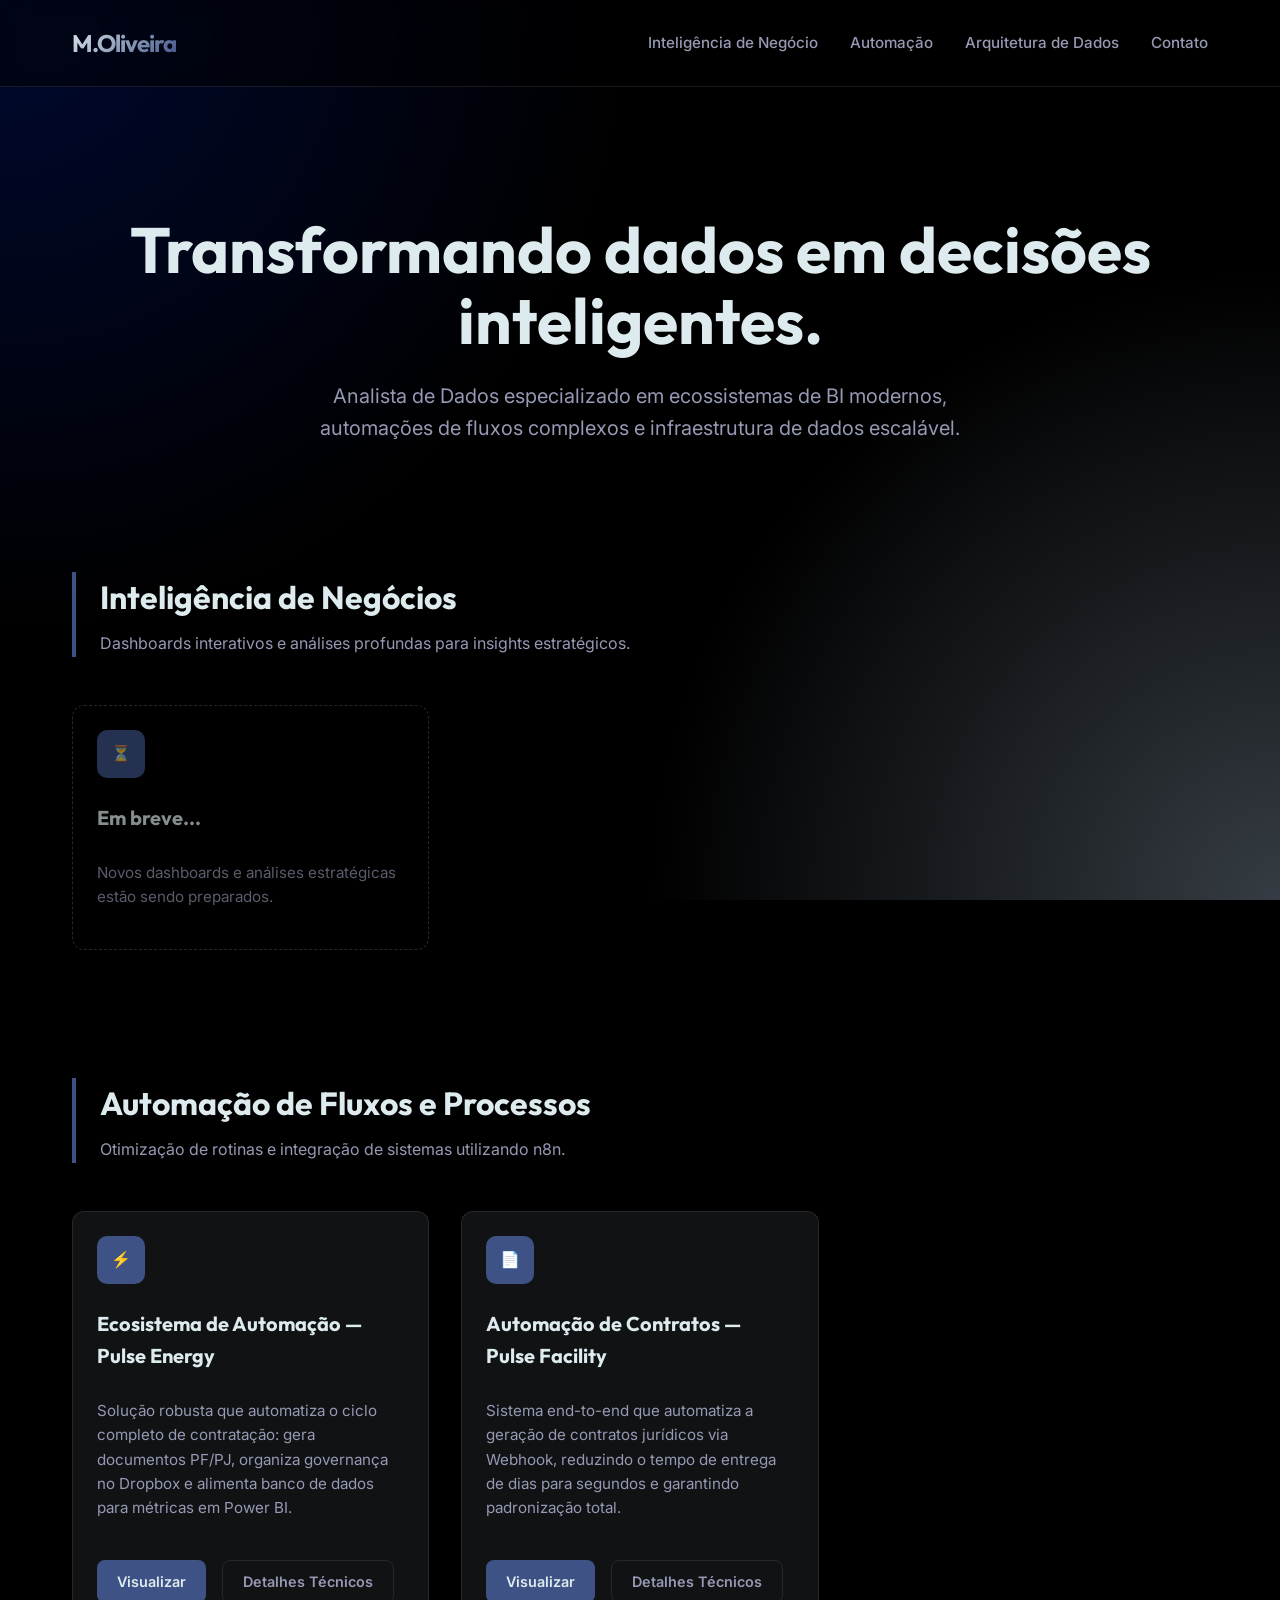
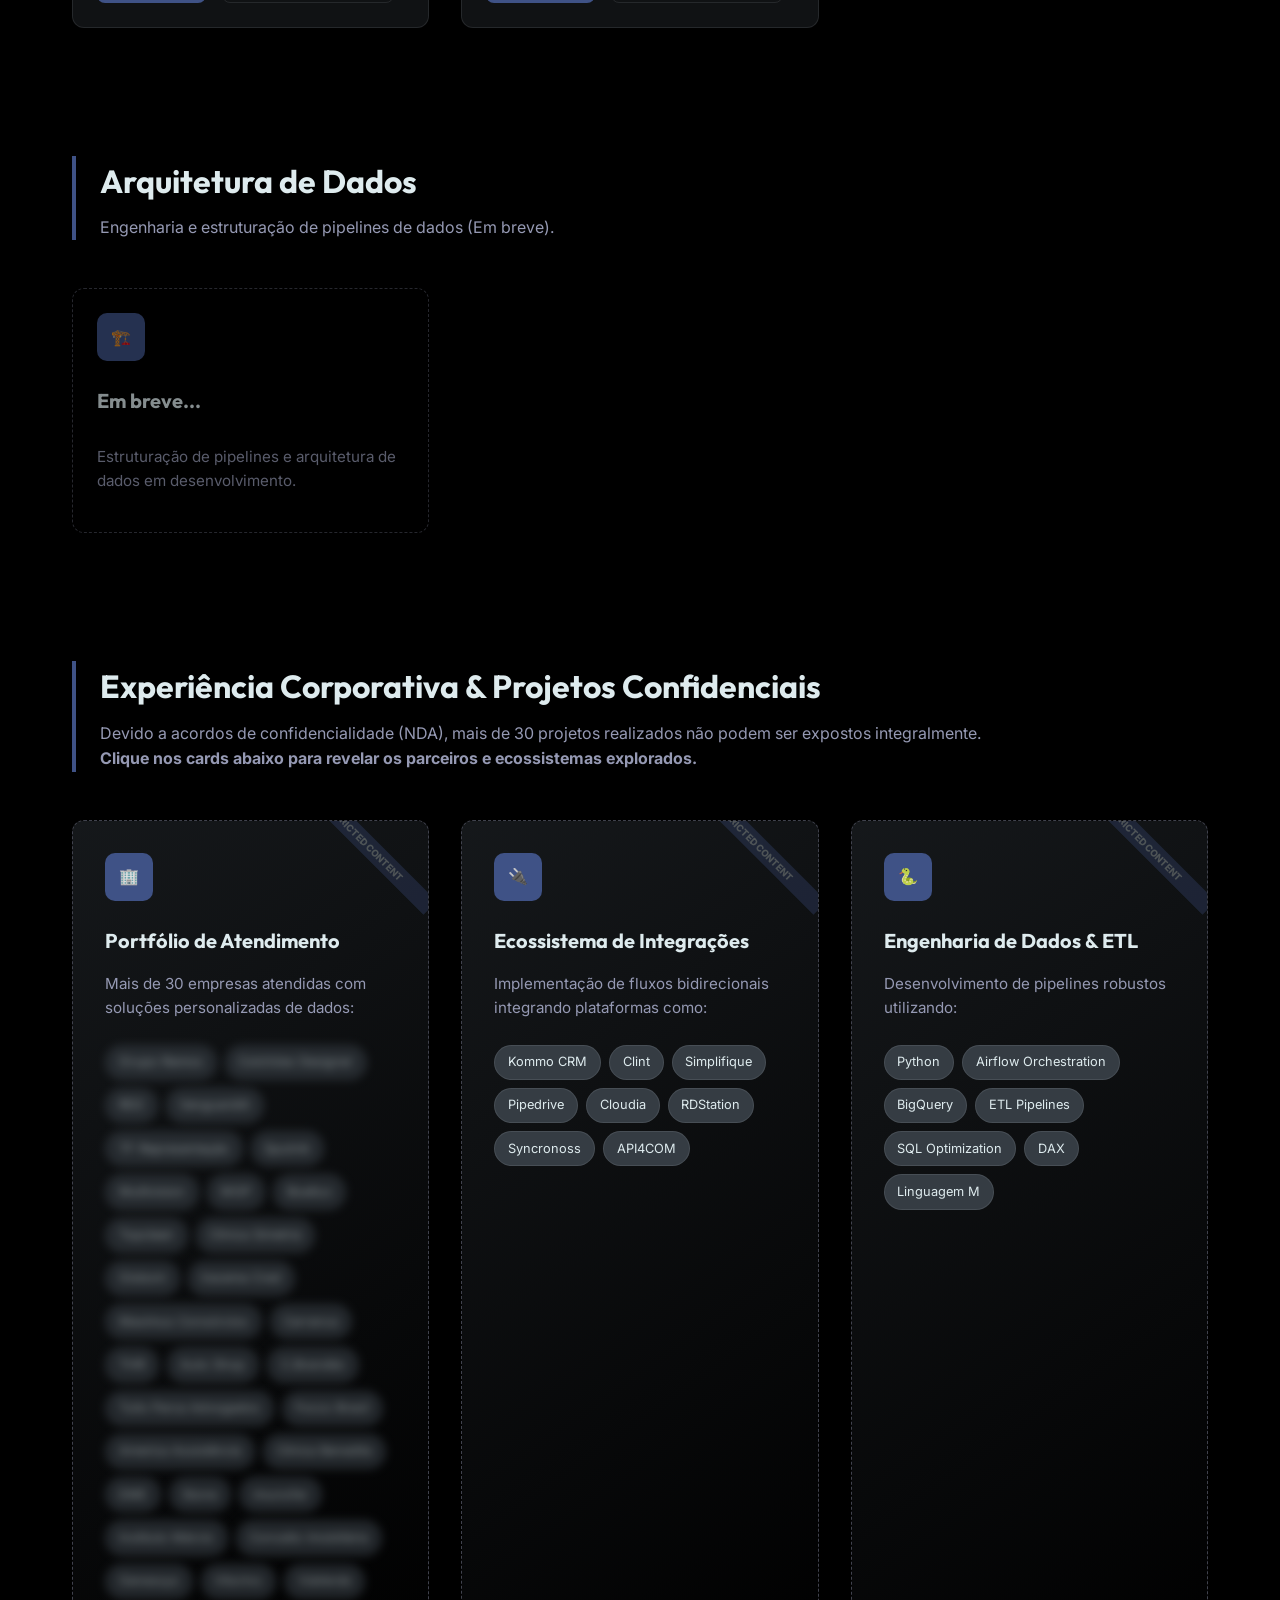
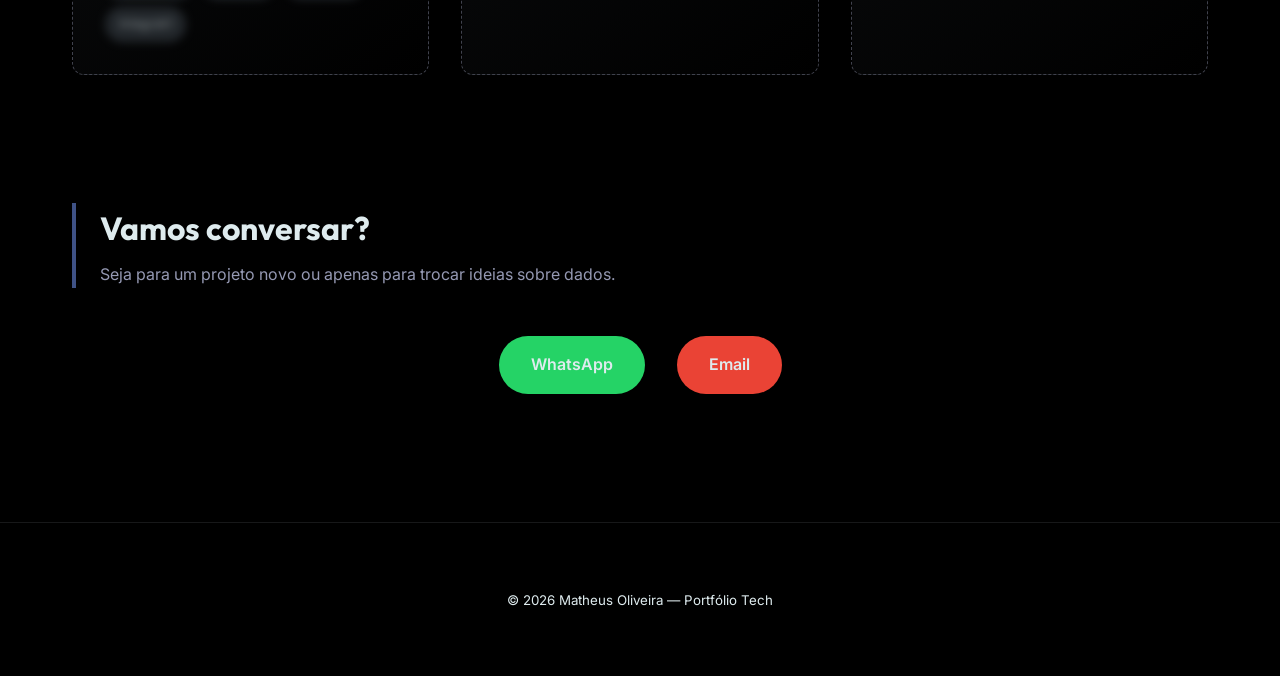
==== index.html @ 0a8b9148 "feat: redesenho premium do portfólio, novas seções de automação e dados confidenciais" ====
<!doctype html>
<html lang="pt-BR">

<head>
  <meta charset="utf-8" />
  <meta name="viewport" content="width=device-width,initial-scale=1" />
  <title>Matheus Oliveira — Data Specialist</title>
  <meta name="description" content="Especialista em BI, Automações com n8n e Engenharia de Dados." />
  <link rel="stylesheet" href="styles.css" />
</head>

<body>
  <header class="site-header">
    <div class="container header-inner">
      <h1 class="logo">M.Oliveira</h1>
      <nav class="main-nav">
        <a href="#bi">Inteligência de Negócio</a>
        <a href="#n8n">Automação</a>
        <a href="#data">Arquitetura de Dados</a>
        <a href="#contato">Contato</a>
      </nav>
    </div>
  </header>

  <main>
    <section class="hero">
      <div class="container">
        <h2>Transformando dados em decisões inteligentes.</h2>
        <p>Analista de Dados especializado em ecossistemas de BI modernos, automações de fluxos complexos e
          infraestrutura de dados escalável.</p>
      </div>
    </section>

    <!-- Business Intelligence Section -->
    <section id="bi" class="projects-section">
      <div class="container">
        <div class="section-header">
          <h3>Inteligência de Negócios</h3>
          <p>Dashboards interativos e análises profundas para insights estratégicos.</p>
        </div>
        <div id="bi-list" class="projects-grid">
          <div class="card placeholder-card">
            <div class="card-icon">⏳</div>
            <h4 class="card-title">Em breve...</h4>
            <p class="card-desc">Novos dashboards e análises estratégicas estão sendo preparados.</p>
          </div>
        </div>
      </div>
    </section>

    <!-- Automation Section -->
    <section id="n8n" class="projects-section">
      <div class="container">
        <div class="section-header">
          <h3>Automação de Fluxos e Processos</h3>
          <p>Otimização de rotinas e integração de sistemas utilizando n8n.</p>
        </div>
        <div id="n8n-list" class="projects-grid"></div>
      </div>
    </section>

    <!-- Data Architecture Section -->
    <section id="data" class="projects-section">
      <div class="container">
        <div class="section-header">
          <h3>Arquitetura de Dados</h3>
          <p>Engenharia e estruturação de pipelines de dados (Em breve).</p>
        </div>
        <div id="data-list" class="projects-grid">
          <div class="card placeholder-card">
            <div class="card-icon">🏗️</div>
            <h4 class="card-title">Em breve...</h4>
            <p class="card-desc">Estruturação de pipelines e arquitetura de dados em desenvolvimento.</p>
          </div>
        </div>
      </div>
    </section>

    <!-- Confidential Projects Section -->
    <section id="confidential" class="projects-section">
      <div class="container">
        <div class="section-header">
          <h3>Experiência Corporativa & Projetos Confidenciais</h3>
          <p>Devido a acordos de confidencialidade (NDA), mais de 30 projetos realizados não podem ser expostos
            integralmente. <br><strong>Clique nos cards abaixo para revelar os parceiros e ecossistemas
              explorados.</strong></p>
        </div>

        <div class="confidential-grid">
          <div class="confidential-card">
            <div class="card-icon">🏢</div>
            <h4 class="card-title">Portfólio de Atendimento</h4>
            <p class="card-desc">Mais de 30 empresas atendidas com soluções personalizadas de dados:</p>
            <div class="tag-cloud reveal-interaction">
              <span class="blurred">Grupo Ramos</span><span class="blurred">Colchões Designer</span><span
                class="blurred">RD2</span><span class="blurred">VanguardiA</span><span class="blurred">TF
                Representação</span><span class="blurred">Sputnik</span><span class="blurred">Multivision</span><span
                class="blurred">WGP</span><span class="blurred">Boatlux</span><span class="blurred">Topclean</span><span
                class="blurred">Clínica Simetria</span><span class="blurred">Gisbom</span><span class="blurred">Iracema
                Cred</span><span class="blurred">Maximus Consórcios</span><span class="blurred">Carranca</span><span
                class="blurred">THR</span><span class="blurred">Auto Shop</span><span
                class="blurred">C.Brandão</span><span class="blurred">Tulio Parca Advogados</span><span
                class="blurred">Focco Brasil</span><span class="blurred">America Assistência</span><span
                class="blurred">Clínica Benedita</span><span class="blurred">EME</span><span
                class="blurred">Stone</span><span class="blurred">imunofer</span><span class="blurred">Instituto
                Márcio</span><span class="blurred">Conceito Imobiliária</span><span class="blurred">Genessys</span><span
                class="blurred">Vitorino</span><span class="blurred">ViaVerde</span><span
                class="blurred">IntegraVI</span>
            </div>
          </div>

          <div class="confidential-card">
            <div class="card-icon">🔌</div>
            <h4 class="card-title">Ecossistema de Integrações</h4>
            <p class="card-desc">Implementação de fluxos bidirecionais integrando plataformas como:</p>
            <div class="tag-cloud">
              <span>Kommo
                CRM</span><span>Clint</span><span>Simplifique</span><span>Pipedrive</span><span>Cloudia</span><span>RDStation</span><span>Syncronoss</span><span>API4COM</span>
            </div>
          </div>

          <div class="confidential-card">
            <div class="card-icon">🐍</div>
            <h4 class="card-title">Engenharia de Dados & ETL</h4>
            <p class="card-desc">Desenvolvimento de pipelines robustos utilizando:</p>
            <div class="tag-cloud">
              <span>Python</span><span>Airflow Orchestration</span><span>BigQuery</span><span>ETL
                Pipelines</span><span>SQL Optimization</span><span>DAX</span><span>Linguagem M</span>
            </div>
          </div>
        </div>
      </div>
    </section>

    <section id="contato" class="projects-section">
      <div class="container">
        <div class="section-header">
          <h3>Vamos conversar?</h3>
          <p>Seja para um projeto novo ou apenas para trocar ideias sobre dados.</p>
        </div>
        <div class="contact-options">
          <a href="https://wa.me/558592902582" target="_blank" class="contact-button whatsapp">
            WhatsApp
          </a>
          <a href="mailto:matheus.oliveira6842@gmail.com" target="_blank" class="contact-button email">
            Email
          </a>
        </div>
      </div>
    </section>
  </main>

  <footer class="site-footer">
    <div class="container">
      <small>© <span id="year"></span> Matheus Oliveira — Portfólio Tech</small>
    </div>
  </footer>

  <!-- Modal Global para Visualização -->
  <div id="preview-modal" class="modal hidden" role="dialog" aria-hidden="true">
    <div class="modal-backdrop" data-close="true"></div>
    <div class="modal-content">
      <button class="modal-close" aria-label="Fechar" data-close="true">&times;</button>
      <h4 id="modal-title"></h4>
      <div id="modal-body" class="modal-body"></div>
      <div class="modal-actions">
        <button id="copy-embed" class="btn btn-primary">Copiar Código</button>
        <a id="open-new" class="btn btn-secondary" target="_blank" rel="noopener">Ver Fullscreen</a>
      </div>
    </div>
  </div>

  <script src="script.js" defer></script>
</body>

</html>
---- styles.css ----
@import url('https://fonts.googleapis.com/css2?family=Inter:wght@300;400;500;600;700&family=Outfit:wght@300;400;600;800&display=swap');

:root {
  /* Primary Colors from Palette */
  --mist: #DEEBEE;
  --black: #000000;
  --abyss: #3F5286;
  --abyss-deep: #000930;

  /* Secondary Colors */
  --carbon: #353C43;
  --slate: #40424D;
  --slate-light: #9599B3;

  /* UI Tokens */
  --bg: var(--black);
  --card-bg: rgba(53, 60, 67, 0.3);
  /* Carbon with transparency */
  --card-border: rgba(222, 235, 238, 0.1);
  /* Mist with transparency */
  --text: var(--mist);
  --text-muted: var(--slate-light);
  --accent: var(--abyss);
  --glass: rgba(255, 255, 255, 0.03);
  --radius: 12px;
  --transition: all 0.3s cubic-bezier(0.4, 0, 0.2, 1);
}

* {
  box-sizing: border-box;
}

html,
body {
  height: 100%;
  scroll-behavior: smooth;
}

body {
  margin: 0;
  font-family: 'Inter', sans-serif;
  background-color: var(--bg);
  background-image:
    radial-gradient(circle at 0% 0%, var(--abyss-deep) 0%, transparent 40%),
    radial-gradient(circle at 100% 100%, var(--carbon) 0%, transparent 40%);
  background-attachment: fixed;
  color: var(--text);
  -webkit-font-smoothing: antialiased;
  line-height: 1.6;
}

h1,
h2,
h3,
h4 {
  font-family: 'Outfit', sans-serif;
  margin: 0;
  font-weight: 700;
}

.container {
  max-width: 1200px;
  margin: 0 auto;
  padding: 0 2rem;
}

/* Header */
.site-header {
  padding: 1.5rem 0;
  position: sticky;
  top: 0;
  z-index: 100;
  backdrop-filter: blur(10px);
  background: rgba(0, 0, 0, 0.5);
  border-bottom: 1px solid var(--card-border);
}

.header-inner {
  display: flex;
  align-items: center;
  justify-content: space-between;
}

.logo {
  font-size: 1.5rem;
  background: linear-gradient(135deg, var(--mist), var(--abyss));
  -webkit-background-clip: text;
  background-clip: text;
  -webkit-text-fill-color: transparent;
  letter-spacing: -1px;
}

.main-nav {
  display: flex;
  gap: 2rem;
}

.main-nav a {
  color: var(--text-muted);
  text-decoration: none;
  font-size: 0.95rem;
  font-weight: 500;
  transition: var(--transition);
}

.main-nav a:hover {
  color: var(--mist);
}

/* Hero */
.hero {
  padding: 8rem 0 4rem;
  text-align: center;
}

.hero h2 {
  font-size: clamp(2.5rem, 8vw, 4rem);
  line-height: 1.1;
  margin-bottom: 1.5rem;
  color: var(--mist);
}

.hero p {
  color: var(--text-muted);
  font-size: 1.25rem;
  max-width: 700px;
  margin: 0 auto;
}

/* Sections */
.projects-section {
  padding: 4rem 0;
}

.section-header {
  margin-bottom: 3rem;
  border-left: 4px solid var(--accent);
  padding-left: 1.5rem;
}

.section-header h3 {
  font-size: 2rem;
  color: var(--mist);
}

.section-header p {
  color: var(--text-muted);
  margin-top: 0.5rem;
}

.projects-grid {
  display: grid;
  grid-template-columns: repeat(auto-fill, minmax(320px, 1fr));
  gap: 2rem;
}

/* Cards */
.card {
  background: var(--card-bg);
  border: 1px solid var(--card-border);
  border-radius: var(--radius);
  padding: 1.5rem;
  transition: var(--transition);
  height: 100%;
  display: flex;
  flex-direction: column;
  backdrop-filter: blur(5px);
}

.card.placeholder-card {
  opacity: 0.6;
  border: 1px dashed var(--slate);
  background: transparent;
}

.card:hover {
  transform: translateY(-8px);
  border-color: var(--abyss);
  box-shadow: 0 12px 24px rgba(0, 0, 0, 0.4), 0 0 12px rgba(63, 82, 134, 0.2);
}

.card-icon {
  width: 48px;
  height: 48px;
  background: var(--abyss);
  border-radius: 10px;
  display: flex;
  align-items: center;
  justify-content: center;
  margin-bottom: 1.5rem;
  color: var(--mist);
}

.card-title {
  font-size: 1.25rem;
  margin-bottom: 0.75rem;
  color: var(--mist);
}

.card-desc {
  color: var(--text-muted);
  font-size: 0.95rem;
  flex-grow: 1;
}

.card-actions {
  display: flex;
  gap: 1rem;
  margin-top: 1.5rem;
}

.btn {
  padding: 0.75rem 1.25rem;
  border-radius: 8px;
  font-weight: 600;
  cursor: pointer;
  transition: var(--transition);
  font-family: inherit;
  font-size: 0.9rem;
}

.btn-primary {
  background: var(--abyss);
  color: var(--mist);
  border: none;
}

.btn-primary:hover {
  background: #4f64a0;
}

.btn-secondary {
  background: transparent;
  border: 1px solid var(--card-border);
  color: var(--text-muted);
}

.btn-secondary:hover {
  border-color: var(--mist);
  color: var(--mist);
}

/* Modal */
.modal {
  position: fixed;
  inset: 0;
  z-index: 1000;
  display: flex;
  align-items: center;
  justify-content: center;
  opacity: 1;
  transition: var(--transition);
}

.modal.hidden {
  opacity: 0;
  pointer-events: none;
}

.modal-backdrop {
  position: absolute;
  inset: 0;
  background: rgba(0, 0, 0, 0.85);
  backdrop-filter: blur(8px);
}

.modal-content {
  position: relative;
  background: #0d0e12;
  border: 1px solid var(--card-border);
  border-radius: 16px;
  width: min(1000px, 95vw);
  max-height: 90vh;
  padding: 2.5rem;
  overflow-y: auto;
  z-index: 1001;
}

.modal-close {
  position: absolute;
  top: 1rem;
  right: 1.5rem;
  background: transparent;
  border: none;
  color: var(--text-muted);
  font-size: 2rem;
  cursor: pointer;
  line-height: 1;
}

.modal-body {
  margin-top: 1.5rem;
}

.modal-body iframe {
  width: 100%;
  height: 65vh;
  border-radius: 8px;
  border: 1px solid var(--card-border);
}

.workflow-viewer {
  background: var(--black);
  padding: 2rem;
  border-radius: 8px;
  border: 1px solid var(--card-border);
}

/* Confidential Section Styles */
.confidential-grid {
  display: grid;
  grid-template-columns: repeat(auto-fit, minmax(350px, 1fr));
  gap: 2rem;
}

.confidential-card {
  background: linear-gradient(145deg, rgba(53, 60, 67, 0.4), rgba(0, 0, 0, 0.6));
  border: 1px dashed var(--slate);
  border-radius: var(--radius);
  padding: 2rem;
  position: relative;
  overflow: hidden;
  transition: var(--transition);
  /* Adicionado transition */
}

.confidential-card:hover {
  transform: translateY(-8px);
  border-color: var(--abyss);
  box-shadow: 0 12px 24px rgba(0, 0, 0, 0.4), 0 0 12px rgba(63, 82, 134, 0.2);
}

.confidential-card::before {
  content: "RESTRICTED CONTENT";
  position: absolute;
  top: 10px;
  right: -30px;
  background: var(--abyss);
  color: var(--mist);
  font-size: 0.6rem;
  font-weight: 800;
  padding: 2px 40px;
  transform: rotate(45deg);
  opacity: 0.3;
}

.tag-cloud {
  display: flex;
  flex-wrap: wrap;
  gap: 0.5rem;
  margin-top: 1.5rem;
}

.tag-cloud span {
  background: var(--carbon);
  color: var(--mist);
  padding: 0.4rem 0.8rem;
  border-radius: 50px;
  font-size: 0.8rem;
  border: 1px solid var(--card-border);
  transition: var(--transition);
  position: relative;
}

.tag-cloud span.blurred {
  filter: blur(5px);
  user-select: none;
  opacity: 0.6;
  cursor: pointer;
}

.tag-cloud span.revealed {
  filter: blur(0);
  opacity: 1;
  border-color: var(--abyss);
  background: rgba(63, 82, 134, 0.2);
}

.tag-cloud span:hover {
  background: var(--abyss);
  border-color: var(--mist);
}

/* Footer */
.site-footer {
  padding: 4rem 0;
  text-align: center;
  border-top: 1px solid var(--card-border);
  margin-top: 4rem;
}

.contact-options {
  display: flex;
  gap: 2rem;
  justify-content: center;
  margin-top: 2rem;
}

.contact-button {
  display: flex;
  align-items: center;
  gap: 0.5rem;
  padding: 1rem 2rem;
  border-radius: 50px;
  text-decoration: none;
  color: var(--mist);
  font-weight: 600;
  transition: var(--transition);
}

.contact-button.whatsapp {
  background: #25D366;
}

.contact-button.email {
  background: #EA4335;
}

@media (max-width: 768px) {
  .main-nav {
    display: none;
  }

  .hero {
    padding: 6rem 0 3rem;
  }

  .section-header h3 {
    font-size: 1.5rem;
  }

  .modal-content {
    padding: 1.5rem;
  }
}
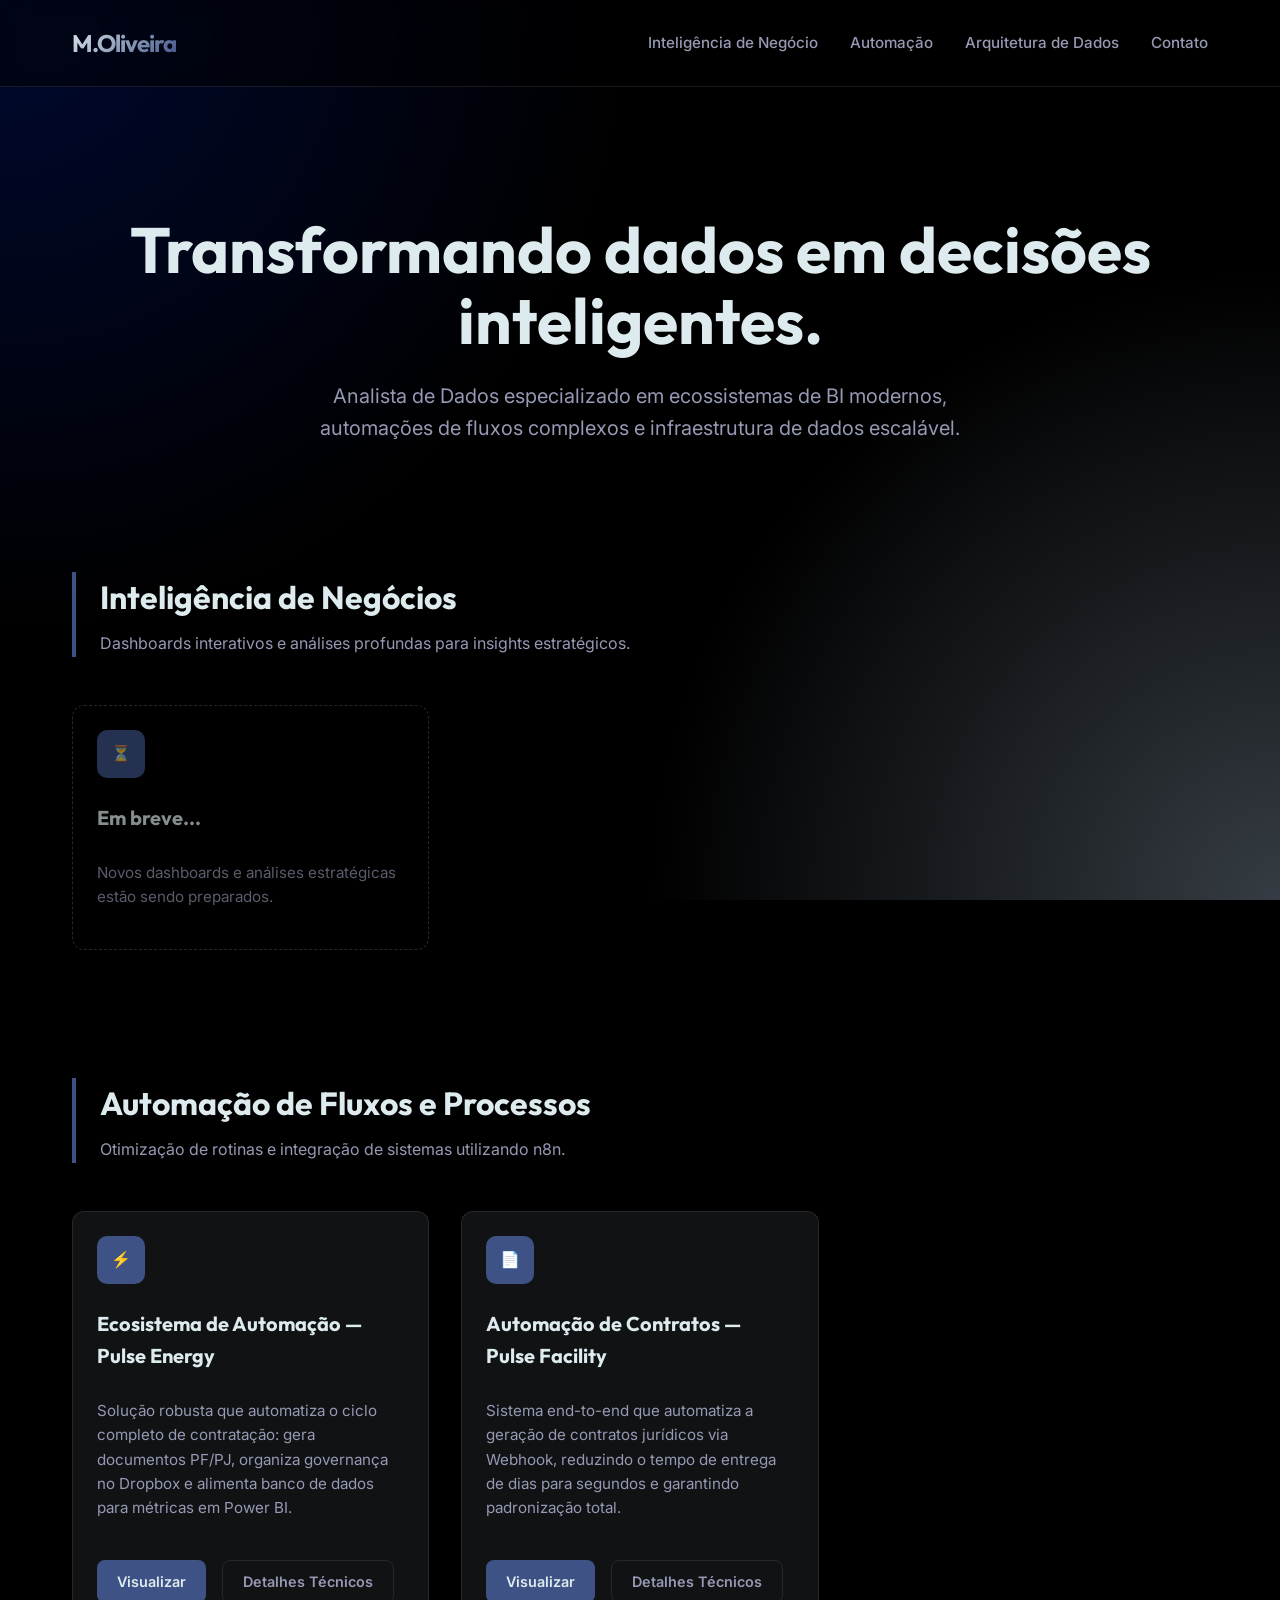
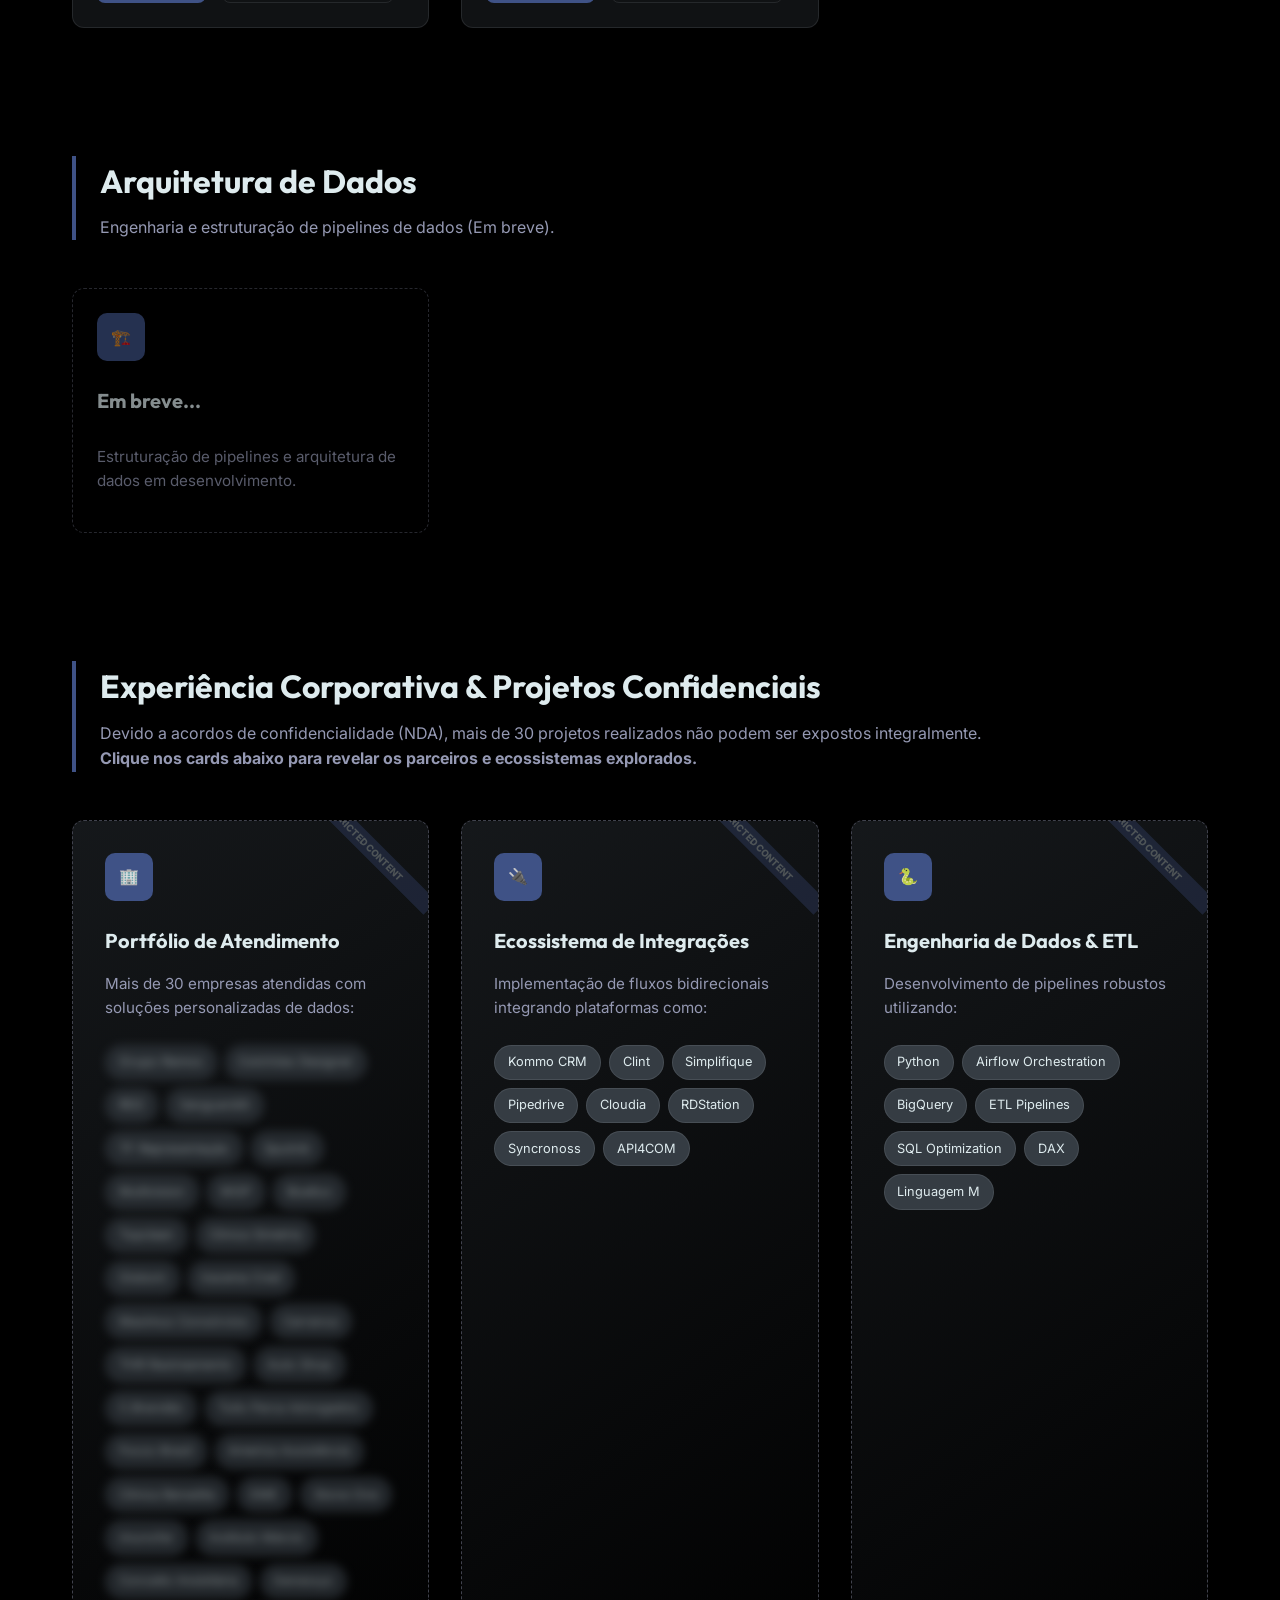
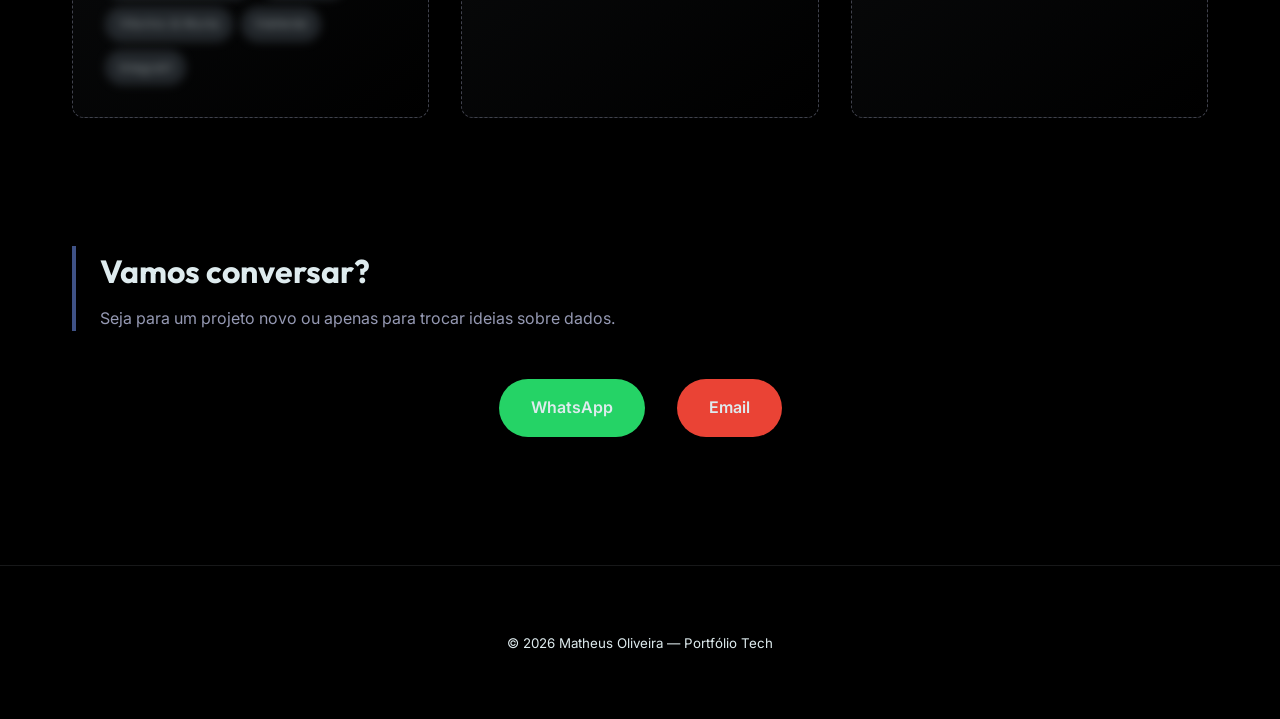
==== commit e03748e4: "refactor: Redesign portfolio website to emphasize a Data Specialist profile with new sections for BI" ====
--- a/index.html
+++ b/index.html
@@ -98,13 +98,13 @@
                 class="blurred">WGP</span><span class="blurred">Boatlux</span><span class="blurred">Topclean</span><span
                 class="blurred">Clínica Simetria</span><span class="blurred">Gisbom</span><span class="blurred">Iracema
                 Cred</span><span class="blurred">Maximus Consórcios</span><span class="blurred">Carranca</span><span
-                class="blurred">THR</span><span class="blurred">Auto Shop</span><span
+                class="blurred">THR Rastreamento</span><span class="blurred">Auto Shop</span><span
                 class="blurred">C.Brandão</span><span class="blurred">Tulio Parca Advogados</span><span
                 class="blurred">Focco Brasil</span><span class="blurred">America Assistência</span><span
-                class="blurred">Clínica Benedita</span><span class="blurred">EME</span><span
-                class="blurred">Stone</span><span class="blurred">imunofer</span><span class="blurred">Instituto
+                class="blurred">Clínica Benedita</span><span class="blurred">EME</span><span class="blurred">Stone
+                One</span><span class="blurred">imunofer</span><span class="blurred">Instituto
                 Márcio</span><span class="blurred">Conceito Imobiliária</span><span class="blurred">Genessys</span><span
-                class="blurred">Vitorino</span><span class="blurred">ViaVerde</span><span
+                class="blurred">Vitorino & Murta</span><span class="blurred">ViaVerde</span><span
                 class="blurred">IntegraVI</span>
             </div>
           </div>
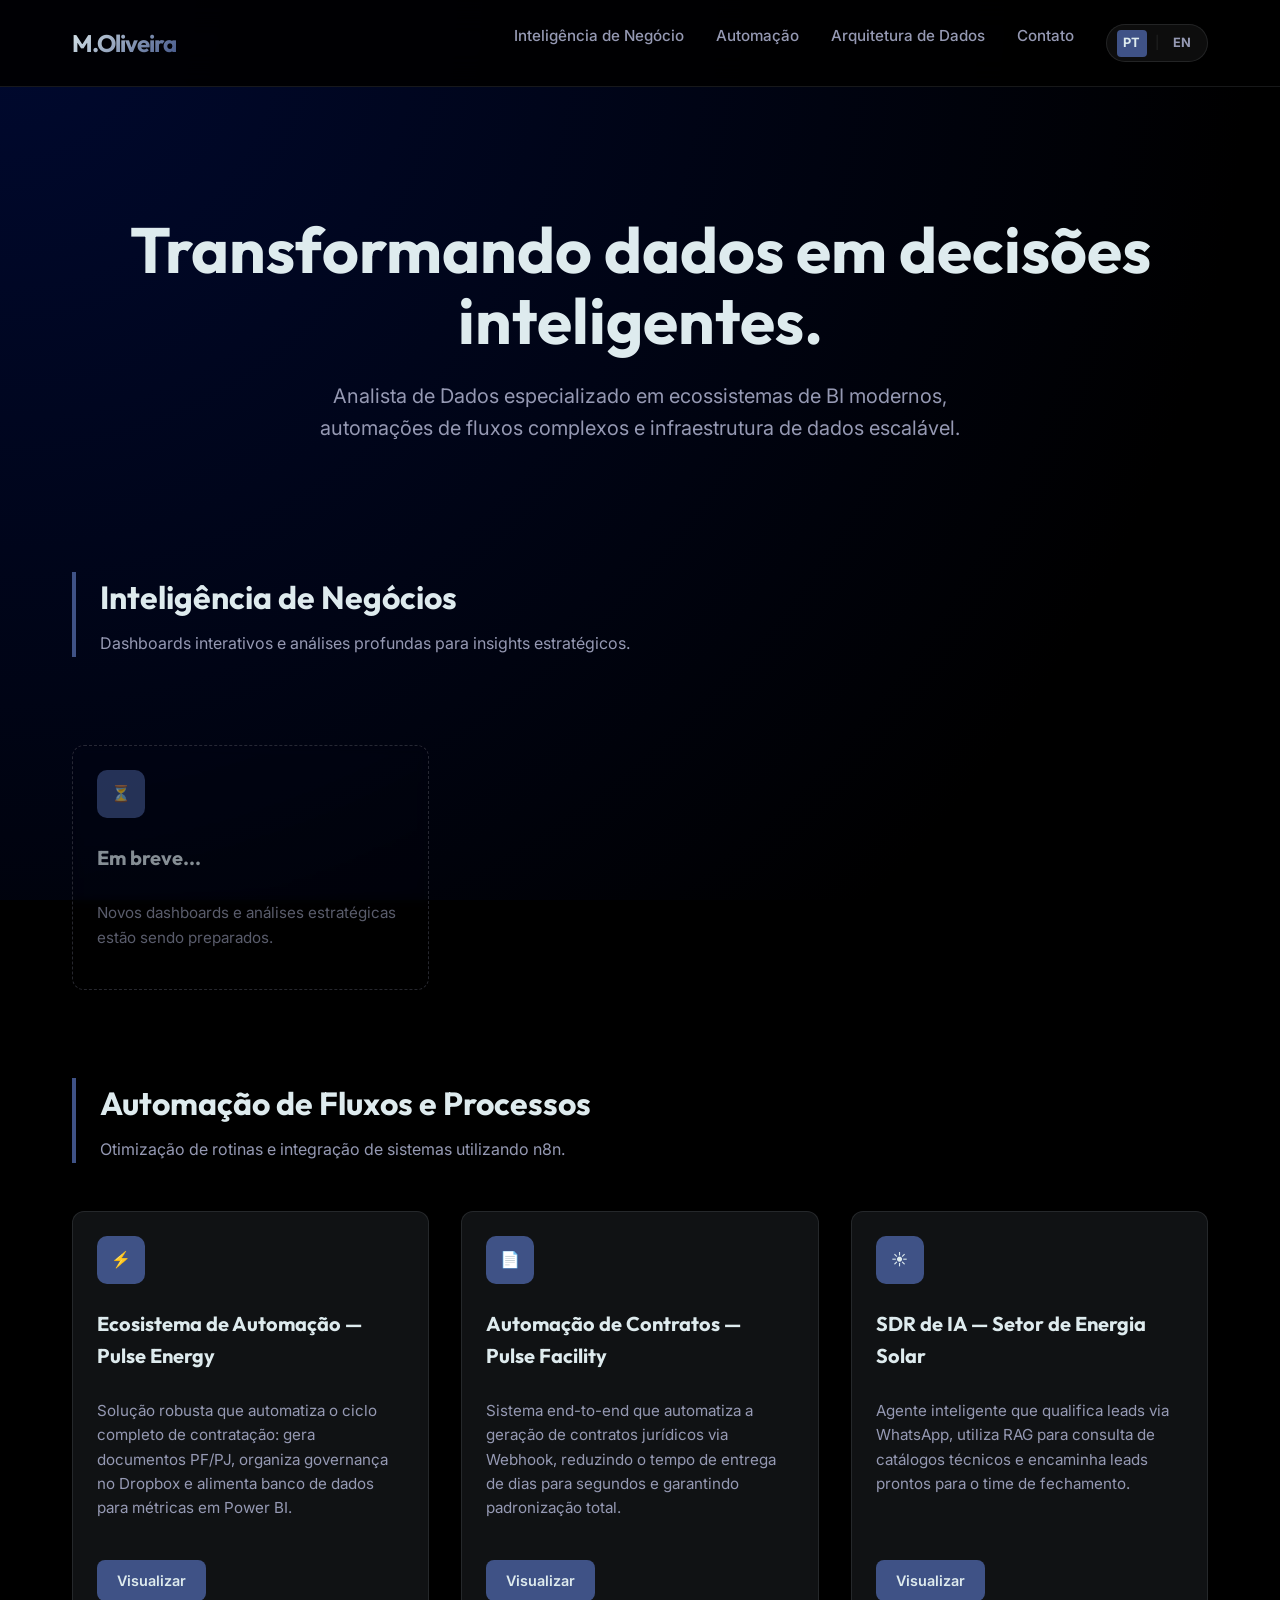
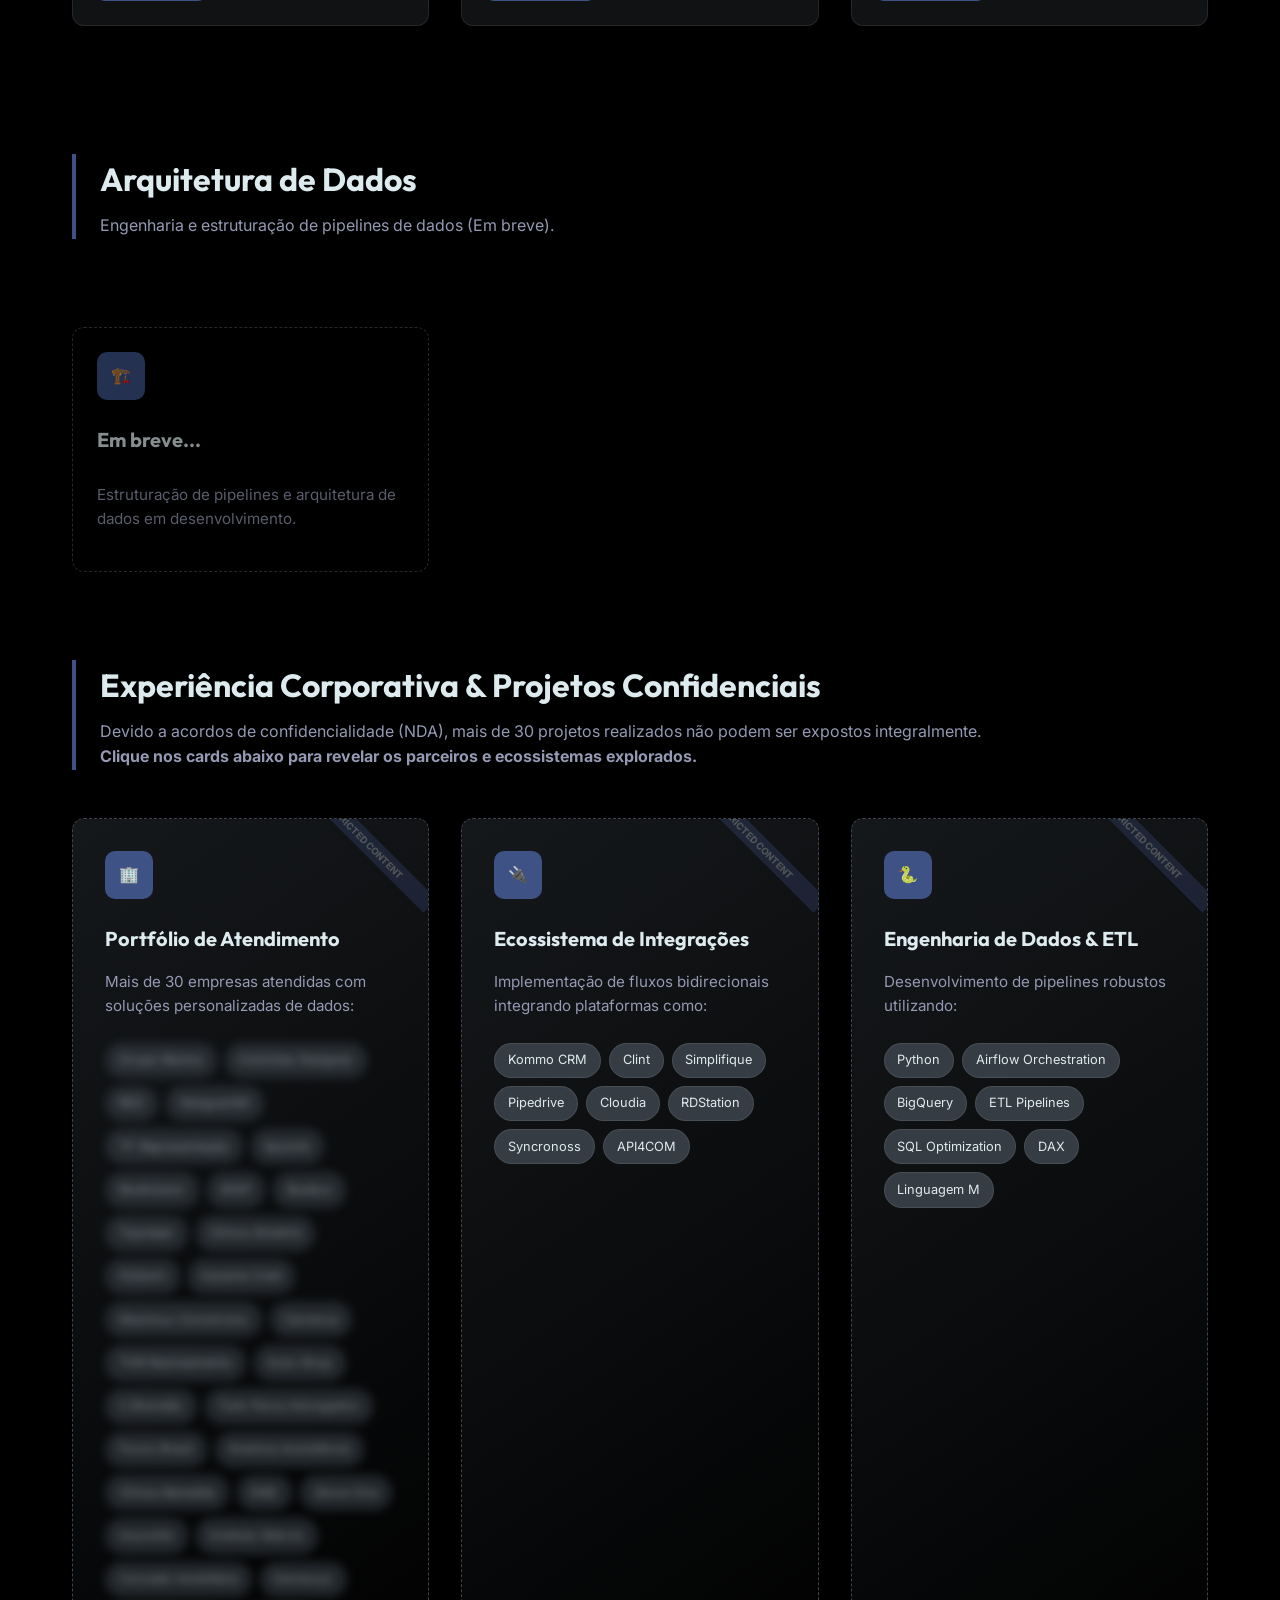
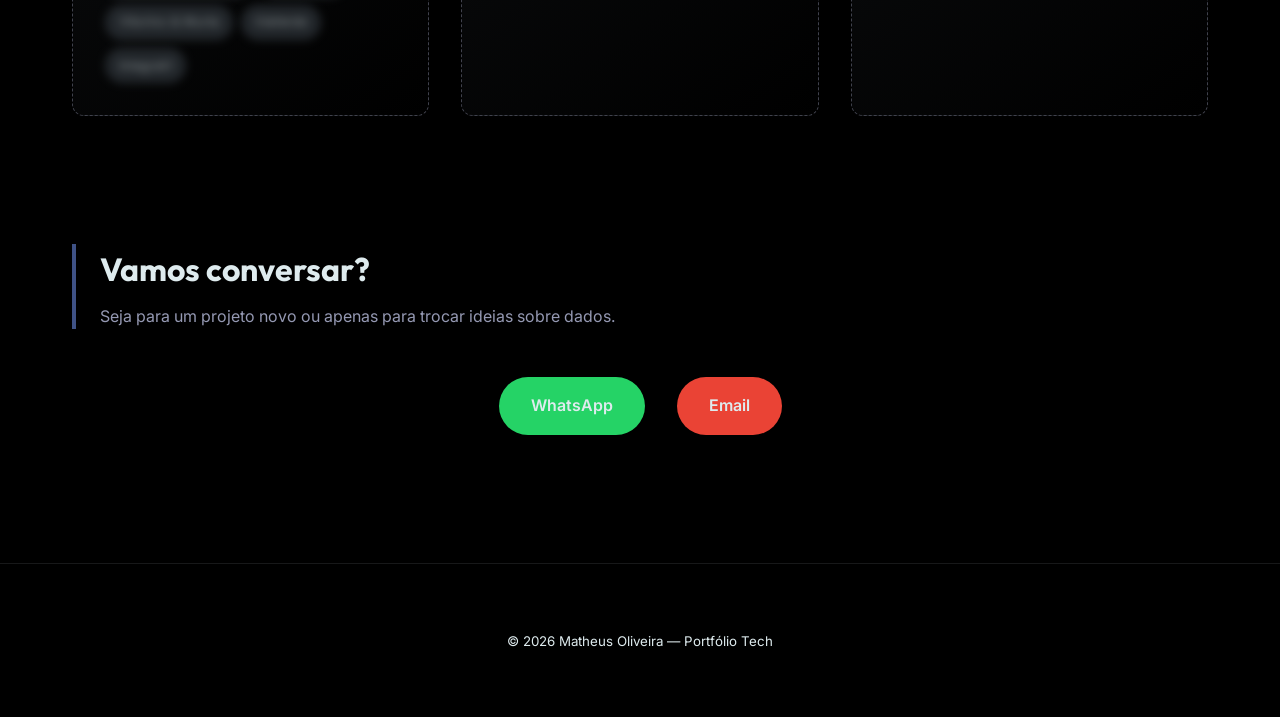
==== commit cb2972d1: "feat(ui): add dynamic animations, scroll reveals, and i18n support for PT/EN" ====
--- a/index.html
+++ b/index.html
@@ -14,10 +14,15 @@
     <div class="container header-inner">
       <h1 class="logo">M.Oliveira</h1>
       <nav class="main-nav">
-        <a href="#bi">Inteligência de Negócio</a>
-        <a href="#n8n">Automação</a>
-        <a href="#data">Arquitetura de Dados</a>
-        <a href="#contato">Contato</a>
+        <a href="#bi" data-i18n="nav_bi">Inteligência de Negócio</a>
+        <a href="#n8n" data-i18n="nav_auto">Automação</a>
+        <a href="#data" data-i18n="nav_data">Arquitetura de Dados</a>
+        <a href="#contato" data-i18n="nav_contact">Contato</a>
+        <div class="lang-switch">
+          <span class="lang-opt active" data-lang="pt">PT</span>
+          <span class="lang-divider">|</span>
+          <span class="lang-opt" data-lang="en">EN</span>
+        </div>
       </nav>
     </div>
   </header>
@@ -25,8 +30,8 @@
   <main>
     <section class="hero">
       <div class="container">
-        <h2>Transformando dados em decisões inteligentes.</h2>
-        <p>Analista de Dados especializado em ecossistemas de BI modernos, automações de fluxos complexos e
+        <h2 class="reveal delay-1" data-i18n="hero_title">Transformando dados em decisões inteligentes.</h2>
+        <p class="reveal delay-2" data-i18n="hero_desc">Analista de Dados especializado em ecossistemas de BI modernos, automações de fluxos complexos e
           infraestrutura de dados escalável.</p>
       </div>
     </section>
@@ -34,15 +39,15 @@
     <!-- Business Intelligence Section -->
     <section id="bi" class="projects-section">
       <div class="container">
-        <div class="section-header">
-          <h3>Inteligência de Negócios</h3>
-          <p>Dashboards interativos e análises profundas para insights estratégicos.</p>
+        <div class="section-header reveal">
+          <h3 data-i18n="bi_title">Inteligência de Negócios</h3>
+          <p data-i18n="bi_desc">Dashboards interativos e análises profundas para insights estratégicos.</p>
         </div>
         <div id="bi-list" class="projects-grid">
-          <div class="card placeholder-card">
+          <div class="card placeholder-card reveal delay-1">
             <div class="card-icon">⏳</div>
-            <h4 class="card-title">Em breve...</h4>
-            <p class="card-desc">Novos dashboards e análises estratégicas estão sendo preparados.</p>
+            <h4 class="card-title" data-i18n="soon_title">Em breve...</h4>
+            <p class="card-desc" data-i18n="bi_soon_desc">Novos dashboards e análises estratégicas estão sendo preparados.</p>
           </div>
         </div>
       </div>
@@ -51,9 +56,9 @@
     <!-- Automation Section -->
     <section id="n8n" class="projects-section">
       <div class="container">
-        <div class="section-header">
-          <h3>Automação de Fluxos e Processos</h3>
-          <p>Otimização de rotinas e integração de sistemas utilizando n8n.</p>
+        <div class="section-header reveal">
+          <h3 data-i18n="auto_title">Automação de Fluxos e Processos</h3>
+          <p data-i18n="auto_desc">Otimização de rotinas e integração de sistemas utilizando n8n.</p>
         </div>
         <div id="n8n-list" class="projects-grid"></div>
       </div>
@@ -62,15 +67,15 @@
     <!-- Data Architecture Section -->
     <section id="data" class="projects-section">
       <div class="container">
-        <div class="section-header">
-          <h3>Arquitetura de Dados</h3>
-          <p>Engenharia e estruturação de pipelines de dados (Em breve).</p>
+        <div class="section-header reveal">
+          <h3 data-i18n="data_title">Arquitetura de Dados</h3>
+          <p data-i18n="data_desc">Engenharia e estruturação de pipelines de dados (Em breve).</p>
         </div>
         <div id="data-list" class="projects-grid">
-          <div class="card placeholder-card">
+          <div class="card placeholder-card reveal delay-1">
             <div class="card-icon">🏗️</div>
-            <h4 class="card-title">Em breve...</h4>
-            <p class="card-desc">Estruturação de pipelines e arquitetura de dados em desenvolvimento.</p>
+            <h4 class="card-title" data-i18n="soon_title_data">Em breve...</h4>
+            <p class="card-desc" data-i18n="data_soon_desc">Estruturação de pipelines e arquitetura de dados em desenvolvimento.</p>
           </div>
         </div>
       </div>
@@ -79,18 +84,16 @@
     <!-- Confidential Projects Section -->
     <section id="confidential" class="projects-section">
       <div class="container">
-        <div class="section-header">
-          <h3>Experiência Corporativa & Projetos Confidenciais</h3>
-          <p>Devido a acordos de confidencialidade (NDA), mais de 30 projetos realizados não podem ser expostos
-            integralmente. <br><strong>Clique nos cards abaixo para revelar os parceiros e ecossistemas
-              explorados.</strong></p>
+        <div class="section-header reveal">
+          <h3 data-i18n="conf_title">Experiência Corporativa & Projetos Confidenciais</h3>
+          <p><span data-i18n="conf_desc1">Devido a acordos de confidencialidade (NDA), mais de 30 projetos realizados não podem ser expostos integralmente.</span> <br><strong data-i18n="conf_desc2">Clique nos cards abaixo para revelar os parceiros e ecossistemas explorados.</strong></p>
         </div>
 
         <div class="confidential-grid">
-          <div class="confidential-card">
+          <div class="confidential-card reveal delay-1">
             <div class="card-icon">🏢</div>
-            <h4 class="card-title">Portfólio de Atendimento</h4>
-            <p class="card-desc">Mais de 30 empresas atendidas com soluções personalizadas de dados:</p>
+            <h4 class="card-title" data-i18n="conf_card1_title">Portfólio de Atendimento</h4>
+            <p class="card-desc" data-i18n="conf_card1_desc">Mais de 30 empresas atendidas com soluções personalizadas de dados:</p>
             <div class="tag-cloud reveal-interaction">
               <span class="blurred">Grupo Ramos</span><span class="blurred">Colchões Designer</span><span
                 class="blurred">RD2</span><span class="blurred">VanguardiA</span><span class="blurred">TF
@@ -109,20 +112,20 @@
             </div>
           </div>
 
-          <div class="confidential-card">
+          <div class="confidential-card reveal delay-2">
             <div class="card-icon">🔌</div>
-            <h4 class="card-title">Ecossistema de Integrações</h4>
-            <p class="card-desc">Implementação de fluxos bidirecionais integrando plataformas como:</p>
+            <h4 class="card-title" data-i18n="conf_card2_title">Ecossistema de Integrações</h4>
+            <p class="card-desc" data-i18n="conf_card2_desc">Implementação de fluxos bidirecionais integrando plataformas como:</p>
             <div class="tag-cloud">
               <span>Kommo
                 CRM</span><span>Clint</span><span>Simplifique</span><span>Pipedrive</span><span>Cloudia</span><span>RDStation</span><span>Syncronoss</span><span>API4COM</span>
             </div>
           </div>
 
-          <div class="confidential-card">
+          <div class="confidential-card reveal delay-3">
             <div class="card-icon">🐍</div>
-            <h4 class="card-title">Engenharia de Dados & ETL</h4>
-            <p class="card-desc">Desenvolvimento de pipelines robustos utilizando:</p>
+            <h4 class="card-title" data-i18n="conf_card3_title">Engenharia de Dados & ETL</h4>
+            <p class="card-desc" data-i18n="conf_card3_desc">Desenvolvimento de pipelines robustos utilizando:</p>
             <div class="tag-cloud">
               <span>Python</span><span>Airflow Orchestration</span><span>BigQuery</span><span>ETL
                 Pipelines</span><span>SQL Optimization</span><span>DAX</span><span>Linguagem M</span>
@@ -134,11 +137,11 @@
 
     <section id="contato" class="projects-section">
       <div class="container">
-        <div class="section-header">
-          <h3>Vamos conversar?</h3>
-          <p>Seja para um projeto novo ou apenas para trocar ideias sobre dados.</p>
+        <div class="section-header reveal">
+          <h3 data-i18n="contact_title">Vamos conversar?</h3>
+          <p data-i18n="contact_desc">Seja para um projeto novo ou apenas para trocar ideias sobre dados.</p>
         </div>
-        <div class="contact-options">
+        <div class="contact-options reveal delay-1">
           <a href="https://wa.me/558592902582" target="_blank" class="contact-button whatsapp">
             WhatsApp
           </a>
@@ -152,7 +155,7 @@
 
   <footer class="site-footer">
     <div class="container">
-      <small>© <span id="year"></span> Matheus Oliveira — Portfólio Tech</small>
+      <small>© <span id="year"></span> Matheus Oliveira — <span data-i18n="footer">Portfólio Tech</span></small>
     </div>
   </footer>
 
@@ -164,8 +167,8 @@
       <h4 id="modal-title"></h4>
       <div id="modal-body" class="modal-body"></div>
       <div class="modal-actions">
-        <button id="copy-embed" class="btn btn-primary">Copiar Código</button>
-        <a id="open-new" class="btn btn-secondary" target="_blank" rel="noopener">Ver Fullscreen</a>
+        <button id="copy-embed" class="btn btn-primary" data-i18n="btn_copy">Copiar Código</button>
+        <a id="open-new" class="btn btn-secondary" target="_blank" rel="noopener" data-i18n="btn_fullscreen">Ver Fullscreen</a>
       </div>
     </div>
   </div>
--- a/styles.css
+++ b/styles.css
@@ -43,10 +43,18 @@
   background-image:
     radial-gradient(circle at 0% 0%, var(--abyss-deep) 0%, transparent 40%),
     radial-gradient(circle at 100% 100%, var(--carbon) 0%, transparent 40%);
+  background-size: 200% 200%;
+  animation: bgBreathing 15s ease infinite;
   background-attachment: fixed;
   color: var(--text);
   -webkit-font-smoothing: antialiased;
   line-height: 1.6;
+}
+
+@keyframes bgBreathing {
+  0% { background-position: 0% 0%; }
+  50% { background-position: 100% 100%; }
+  100% { background-position: 0% 0%; }
 }
 
 h1,
@@ -69,10 +77,17 @@
   padding: 1.5rem 0;
   position: sticky;
   top: 0;
-  z-index: 100;
-  backdrop-filter: blur(10px);
-  background: rgba(0, 0, 0, 0.5);
+  z-index: 1000;
+  backdrop-filter: blur(16px);
+  background: rgba(0, 0, 0, 0.90); /* Fundo sólido sempre visível */
   border-bottom: 1px solid var(--card-border);
+  transition: padding 0.3s ease, background 0.3s ease, box-shadow 0.3s ease;
+}
+
+.site-header.scrolled {
+  padding: 1rem 0;
+  background: rgba(0, 0, 0, 0.98);
+  box-shadow: 0 10px 30px rgba(0, 0, 0, 0.8);
 }
 
 .header-inner {
@@ -107,6 +122,41 @@
   color: var(--mist);
 }
 
+/* Language Switcher */
+.lang-switch {
+  display: flex;
+  align-items: center;
+  gap: 0.5rem;
+  background: rgba(255, 255, 255, 0.05);
+  padding: 0.3rem 0.6rem;
+  border-radius: 50px;
+  border: 1px solid var(--card-border);
+}
+
+.lang-opt {
+  font-size: 0.8rem;
+  font-weight: 700;
+  color: var(--text-muted);
+  cursor: pointer;
+  transition: var(--transition);
+  padding: 0.2rem 0.4rem;
+  border-radius: 4px;
+}
+
+.lang-opt:hover {
+  color: var(--mist);
+}
+
+.lang-opt.active {
+  color: var(--mist);
+  background: var(--abyss);
+}
+
+.lang-divider {
+  color: var(--card-border);
+  font-size: 0.8rem;
+}
+
 /* Hero */
 .hero {
   padding: 8rem 0 4rem;
@@ -174,9 +224,9 @@
 }
 
 .card:hover {
-  transform: translateY(-8px);
-  border-color: var(--abyss);
-  box-shadow: 0 12px 24px rgba(0, 0, 0, 0.4), 0 0 12px rgba(63, 82, 134, 0.2);
+  transform: translateY(-8px) scale(1.02);
+  border-color: var(--mist);
+  box-shadow: 0 16px 32px rgba(0, 0, 0, 0.6), 0 0 24px rgba(63, 82, 134, 0.4);
 }
 
 .card-icon {
@@ -217,6 +267,9 @@
   transition: var(--transition);
   font-family: inherit;
   font-size: 0.9rem;
+  position: relative;
+  overflow: hidden;
+  z-index: 1;
 }
 
 .btn-primary {
@@ -225,8 +278,23 @@
   border: none;
 }
 
+.btn-primary:after {
+  content: "";
+  position: absolute;
+  top: 0; left: -100%; width: 50%; height: 100%;
+  background: linear-gradient(90deg, transparent, rgba(255,255,255,0.2), transparent);
+  transition: left 0.6s ease;
+  z-index: -1;
+  transform: skewX(-20deg);
+}
+
 .btn-primary:hover {
   background: #4f64a0;
+  box-shadow: 0 4px 15px rgba(63, 82, 134, 0.5);
+}
+
+.btn-primary:hover:after {
+  left: 150%;
 }
 
 .btn-secondary {
@@ -297,6 +365,14 @@
   height: 65vh;
   border-radius: 8px;
   border: 1px solid var(--card-border);
+}
+
+.modal-image {
+  width: 100%;
+  border-radius: 8px;
+  border: 1px solid var(--card-border);
+  margin-bottom: 2rem;
+  display: block;
 }
 
 .workflow-viewer {
@@ -325,9 +401,9 @@
 }
 
 .confidential-card:hover {
-  transform: translateY(-8px);
-  border-color: var(--abyss);
-  box-shadow: 0 12px 24px rgba(0, 0, 0, 0.4), 0 0 12px rgba(63, 82, 134, 0.2);
+  transform: translateY(-8px) scale(1.02);
+  border-color: var(--mist);
+  box-shadow: 0 16px 32px rgba(0, 0, 0, 0.6), 0 0 24px rgba(63, 82, 134, 0.4);
 }
 
 .confidential-card::before {
@@ -367,6 +443,14 @@
   user-select: none;
   opacity: 0.6;
   cursor: pointer;
+  transition: var(--transition);
+}
+
+.tag-cloud span.blurred:hover {
+  filter: blur(0);
+  opacity: 1;
+  border-color: var(--abyss);
+  background: rgba(63, 82, 134, 0.1);
 }
 
 .tag-cloud span.revealed {
@@ -432,4 +516,26 @@
   .modal-content {
     padding: 1.5rem;
   }
-}+}
+
+/* 
+  Animations & Utilities 
+  Classe base para revelar no Scroll
+*/
+.reveal {
+  opacity: 0;
+  transform: translateY(40px);
+  transition: opacity 0.8s cubic-bezier(0.5, 0, 0, 1), transform 0.8s cubic-bezier(0.5, 0, 0, 1);
+}
+
+.reveal.active {
+  opacity: 1;
+  transform: translateY(0);
+}
+
+/* Staggered Delay Utilities */
+.reveal.delay-1 { transition-delay: 0.1s; }
+.reveal.delay-2 { transition-delay: 0.2s; }
+.reveal.delay-3 { transition-delay: 0.3s; }
+.reveal.delay-4 { transition-delay: 0.4s; }
+.reveal.delay-5 { transition-delay: 0.5s; }
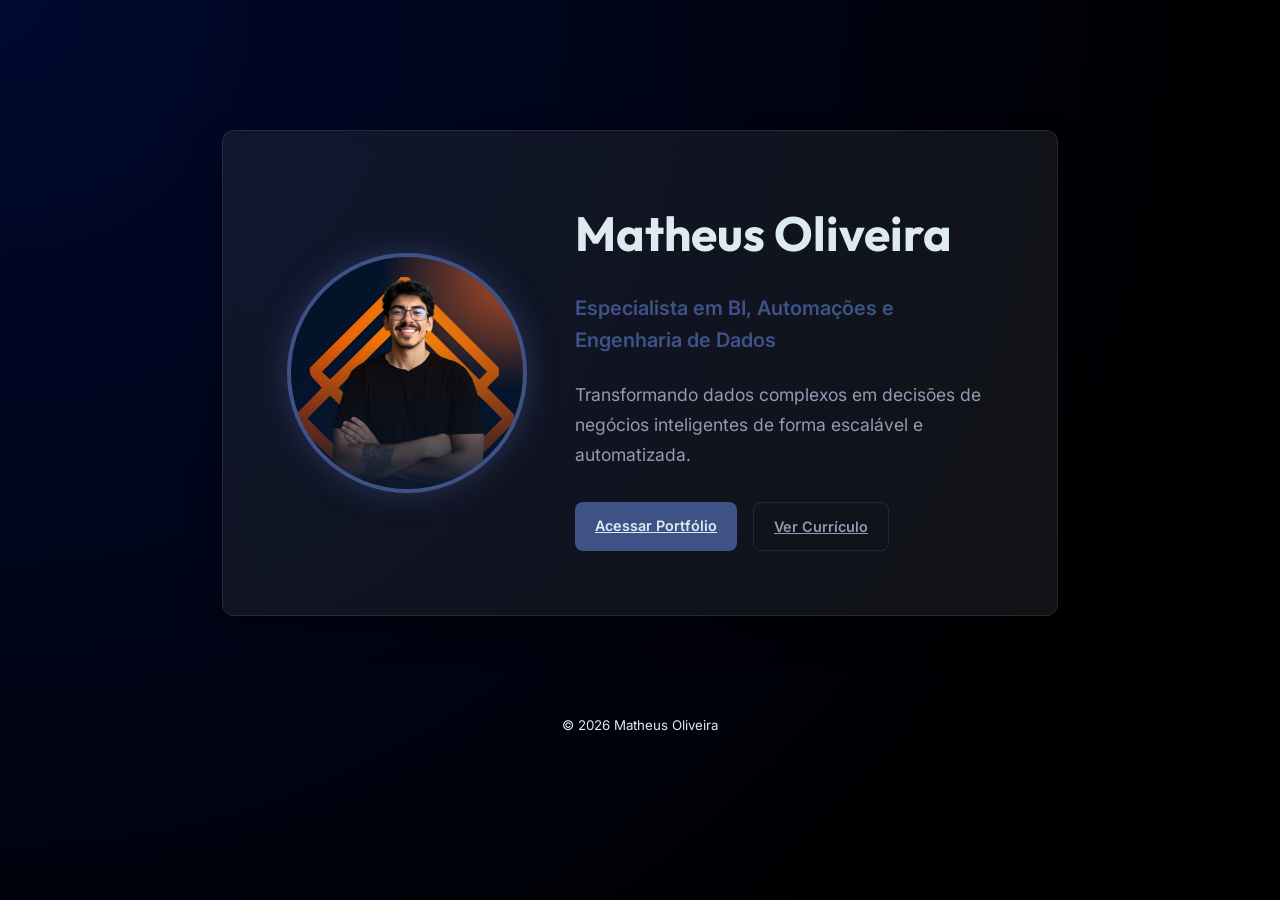
==== commit 88d15935: "feat: landing page, portfolio rename and resume page" ====
--- a/index.html
+++ b/index.html
@@ -4,176 +4,38 @@
 <head>
   <meta charset="utf-8" />
   <meta name="viewport" content="width=device-width,initial-scale=1" />
-  <title>Matheus Oliveira — Data Specialist</title>
+  <title>Matheus Oliveira — Início</title>
   <meta name="description" content="Especialista em BI, Automações com n8n e Engenharia de Dados." />
   <link rel="stylesheet" href="styles.css" />
 </head>
 
-<body>
-  <header class="site-header">
-    <div class="container header-inner">
-      <h1 class="logo">M.Oliveira</h1>
-      <nav class="main-nav">
-        <a href="#bi" data-i18n="nav_bi">Inteligência de Negócio</a>
-        <a href="#n8n" data-i18n="nav_auto">Automação</a>
-        <a href="#data" data-i18n="nav_data">Arquitetura de Dados</a>
-        <a href="#contato" data-i18n="nav_contact">Contato</a>
-        <div class="lang-switch">
-          <span class="lang-opt active" data-lang="pt">PT</span>
-          <span class="lang-divider">|</span>
-          <span class="lang-opt" data-lang="en">EN</span>
-        </div>
-      </nav>
-    </div>
-  </header>
-
-  <main>
-    <section class="hero">
-      <div class="container">
-        <h2 class="reveal delay-1" data-i18n="hero_title">Transformando dados em decisões inteligentes.</h2>
-        <p class="reveal delay-2" data-i18n="hero_desc">Analista de Dados especializado em ecossistemas de BI modernos, automações de fluxos complexos e
-          infraestrutura de dados escalável.</p>
+<body class="landing-body">
+  <main class="landing-container">
+    <div class="landing-card animate-in">
+      <div class="profile-photo-wrapper">
+        <img src="assets/perfil_matheus.jpeg" alt="Foto de Perfil de Matheus Oliveira" class="profile-photo" onerror="this.src='data:image/svg+xml;charset=UTF-8,%3Csvg xmlns=\'http://www.w3.org/2000/svg\' viewBox=\'0 0 24 24\' fill=\'%23DEEBEE\'%3E%3Cpath d=\'M12 12c2.21 0 4-1.79 4-4s-1.79-4-4-4-4 1.79-4 4 1.79 4 4 4zm0 2c-2.67 0-8 1.34-8 4v2h16v-2c0-2.66-5.33-4-8-4z\'/%3E%3C/svg%3E'; this.classList.add('fallback-icon');" />
       </div>
-    </section>
-
-    <!-- Business Intelligence Section -->
-    <section id="bi" class="projects-section">
-      <div class="container">
-        <div class="section-header reveal">
-          <h3 data-i18n="bi_title">Inteligência de Negócios</h3>
-          <p data-i18n="bi_desc">Dashboards interativos e análises profundas para insights estratégicos.</p>
-        </div>
-        <div id="bi-list" class="projects-grid">
-          <div class="card placeholder-card reveal delay-1">
-            <div class="card-icon">⏳</div>
-            <h4 class="card-title" data-i18n="soon_title">Em breve...</h4>
-            <p class="card-desc" data-i18n="bi_soon_desc">Novos dashboards e análises estratégicas estão sendo preparados.</p>
-          </div>
+      
+      <div class="profile-content">
+        <h1 class="landing-title">Matheus Oliveira</h1>
+        <p class="landing-subtitle">Especialista em BI, Automações e Engenharia de Dados</p>
+        <p class="landing-description">Transformando dados complexos em decisões de negócios inteligentes de forma escalável e automatizada.</p>
+        
+        <div class="landing-actions">
+          <a href="portfolio.html" class="btn btn-primary">Acessar Portfólio</a>
+          <a href="curriculo.html" class="btn btn-secondary">Ver Currículo</a>
         </div>
       </div>
-    </section>
-
-    <!-- Automation Section -->
-    <section id="n8n" class="projects-section">
-      <div class="container">
-        <div class="section-header reveal">
-          <h3 data-i18n="auto_title">Automação de Fluxos e Processos</h3>
-          <p data-i18n="auto_desc">Otimização de rotinas e integração de sistemas utilizando n8n.</p>
-        </div>
-        <div id="n8n-list" class="projects-grid"></div>
-      </div>
-    </section>
-
-    <!-- Data Architecture Section -->
-    <section id="data" class="projects-section">
-      <div class="container">
-        <div class="section-header reveal">
-          <h3 data-i18n="data_title">Arquitetura de Dados</h3>
-          <p data-i18n="data_desc">Engenharia e estruturação de pipelines de dados (Em breve).</p>
-        </div>
-        <div id="data-list" class="projects-grid">
-          <div class="card placeholder-card reveal delay-1">
-            <div class="card-icon">🏗️</div>
-            <h4 class="card-title" data-i18n="soon_title_data">Em breve...</h4>
-            <p class="card-desc" data-i18n="data_soon_desc">Estruturação de pipelines e arquitetura de dados em desenvolvimento.</p>
-          </div>
-        </div>
-      </div>
-    </section>
-
-    <!-- Confidential Projects Section -->
-    <section id="confidential" class="projects-section">
-      <div class="container">
-        <div class="section-header reveal">
-          <h3 data-i18n="conf_title">Experiência Corporativa & Projetos Confidenciais</h3>
-          <p><span data-i18n="conf_desc1">Devido a acordos de confidencialidade (NDA), mais de 30 projetos realizados não podem ser expostos integralmente.</span> <br><strong data-i18n="conf_desc2">Clique nos cards abaixo para revelar os parceiros e ecossistemas explorados.</strong></p>
-        </div>
-
-        <div class="confidential-grid">
-          <div class="confidential-card reveal delay-1">
-            <div class="card-icon">🏢</div>
-            <h4 class="card-title" data-i18n="conf_card1_title">Portfólio de Atendimento</h4>
-            <p class="card-desc" data-i18n="conf_card1_desc">Mais de 30 empresas atendidas com soluções personalizadas de dados:</p>
-            <div class="tag-cloud reveal-interaction">
-              <span class="blurred">Grupo Ramos</span><span class="blurred">Colchões Designer</span><span
-                class="blurred">RD2</span><span class="blurred">VanguardiA</span><span class="blurred">TF
-                Representação</span><span class="blurred">Sputnik</span><span class="blurred">Multivision</span><span
-                class="blurred">WGP</span><span class="blurred">Boatlux</span><span class="blurred">Topclean</span><span
-                class="blurred">Clínica Simetria</span><span class="blurred">Gisbom</span><span class="blurred">Iracema
-                Cred</span><span class="blurred">Maximus Consórcios</span><span class="blurred">Carranca</span><span
-                class="blurred">THR Rastreamento</span><span class="blurred">Auto Shop</span><span
-                class="blurred">C.Brandão</span><span class="blurred">Tulio Parca Advogados</span><span
-                class="blurred">Focco Brasil</span><span class="blurred">America Assistência</span><span
-                class="blurred">Clínica Benedita</span><span class="blurred">EME</span><span class="blurred">Stone
-                One</span><span class="blurred">imunofer</span><span class="blurred">Instituto
-                Márcio</span><span class="blurred">Conceito Imobiliária</span><span class="blurred">Genessys</span><span
-                class="blurred">Vitorino & Murta</span><span class="blurred">ViaVerde</span><span
-                class="blurred">IntegraVI</span>
-            </div>
-          </div>
-
-          <div class="confidential-card reveal delay-2">
-            <div class="card-icon">🔌</div>
-            <h4 class="card-title" data-i18n="conf_card2_title">Ecossistema de Integrações</h4>
-            <p class="card-desc" data-i18n="conf_card2_desc">Implementação de fluxos bidirecionais integrando plataformas como:</p>
-            <div class="tag-cloud">
-              <span>Kommo
-                CRM</span><span>Clint</span><span>Simplifique</span><span>Pipedrive</span><span>Cloudia</span><span>RDStation</span><span>Syncronoss</span><span>API4COM</span>
-            </div>
-          </div>
-
-          <div class="confidential-card reveal delay-3">
-            <div class="card-icon">🐍</div>
-            <h4 class="card-title" data-i18n="conf_card3_title">Engenharia de Dados & ETL</h4>
-            <p class="card-desc" data-i18n="conf_card3_desc">Desenvolvimento de pipelines robustos utilizando:</p>
-            <div class="tag-cloud">
-              <span>Python</span><span>Airflow Orchestration</span><span>BigQuery</span><span>ETL
-                Pipelines</span><span>SQL Optimization</span><span>DAX</span><span>Linguagem M</span>
-            </div>
-          </div>
-        </div>
-      </div>
-    </section>
-
-    <section id="contato" class="projects-section">
-      <div class="container">
-        <div class="section-header reveal">
-          <h3 data-i18n="contact_title">Vamos conversar?</h3>
-          <p data-i18n="contact_desc">Seja para um projeto novo ou apenas para trocar ideias sobre dados.</p>
-        </div>
-        <div class="contact-options reveal delay-1">
-          <a href="https://wa.me/558592902582" target="_blank" class="contact-button whatsapp">
-            WhatsApp
-          </a>
-          <a href="mailto:matheus.oliveira6842@gmail.com" target="_blank" class="contact-button email">
-            Email
-          </a>
-        </div>
-      </div>
-    </section>
+    </div>
   </main>
 
-  <footer class="site-footer">
+  <footer class="site-footer" style="border:none; margin-top:0;">
     <div class="container">
-      <small>© <span id="year"></span> Matheus Oliveira — <span data-i18n="footer">Portfólio Tech</span></small>
+      <small>© <span id="year"></span> Matheus Oliveira</small>
     </div>
   </footer>
-
-  <!-- Modal Global para Visualização -->
-  <div id="preview-modal" class="modal hidden" role="dialog" aria-hidden="true">
-    <div class="modal-backdrop" data-close="true"></div>
-    <div class="modal-content">
-      <button class="modal-close" aria-label="Fechar" data-close="true">&times;</button>
-      <h4 id="modal-title"></h4>
-      <div id="modal-body" class="modal-body"></div>
-      <div class="modal-actions">
-        <button id="copy-embed" class="btn btn-primary" data-i18n="btn_copy">Copiar Código</button>
-        <a id="open-new" class="btn btn-secondary" target="_blank" rel="noopener" data-i18n="btn_fullscreen">Ver Fullscreen</a>
-      </div>
-    </div>
-  </div>
 
   <script src="script.js" defer></script>
 </body>
 
-</html>+</html>
--- a/styles.css
+++ b/styles.css
@@ -538,4 +538,236 @@
 .reveal.delay-2 { transition-delay: 0.2s; }
 .reveal.delay-3 { transition-delay: 0.3s; }
 .reveal.delay-4 { transition-delay: 0.4s; }
-.reveal.delay-5 { transition-delay: 0.5s; }+.reveal.delay-5 { transition-delay: 0.5s; }
+
+/* 
+  Landing Page Styles 
+*/
+.landing-body {
+  display: flex;
+  flex-direction: column;
+  min-height: 100vh;
+  justify-content: center;
+  align-items: center;
+}
+
+.landing-container {
+  width: 100%;
+  max-width: 900px;
+  padding: 2rem;
+  margin: 0 auto;
+}
+
+.landing-card {
+  display: flex;
+  flex-direction: column;
+  align-items: center;
+  text-align: center;
+  background: var(--card-bg);
+  border: 1px solid var(--card-border);
+  border-radius: var(--radius);
+  padding: 3rem;
+  backdrop-filter: blur(10px);
+  box-shadow: 0 16px 32px rgba(0, 0, 0, 0.4);
+}
+
+@media (min-width: 768px) {
+  .landing-card {
+    flex-direction: row;
+    text-align: left;
+    gap: 3rem;
+    padding: 4rem;
+  }
+}
+
+.profile-photo-wrapper {
+  flex-shrink: 0;
+  width: 200px;
+  height: 200px;
+  border-radius: 50%;
+  border: 4px solid var(--abyss);
+  overflow: hidden;
+  box-shadow: 0 0 30px rgba(63, 82, 134, 0.5);
+  margin-bottom: 2rem;
+  background-color: var(--carbon);
+  display: flex;
+  justify-content: center;
+  align-items: center;
+}
+
+@media (min-width: 768px) {
+  .profile-photo-wrapper {
+    margin-bottom: 0;
+    width: 240px;
+    height: 240px;
+  }
+}
+
+.profile-photo {
+  width: 100%;
+  height: 100%;
+  object-fit: cover;
+  display: block;
+}
+
+.fallback-icon {
+  width: 60%;
+  height: 60%;
+  object-fit: contain;
+}
+
+.profile-content {
+  flex-grow: 1;
+}
+
+.landing-title {
+  font-size: clamp(2rem, 5vw, 3rem);
+  color: var(--mist);
+  margin-bottom: 0.5rem;
+}
+
+.landing-subtitle {
+  font-size: 1.25rem;
+  color: var(--abyss);
+  font-weight: 600;
+  margin-bottom: 1.5rem;
+}
+
+.landing-description {
+  color: var(--text-muted);
+  font-size: 1.1rem;
+  line-height: 1.7;
+  margin-bottom: 2rem;
+}
+
+.landing-actions {
+  display: flex;
+  gap: 1rem;
+  flex-wrap: wrap;
+  justify-content: center;
+}
+
+@media (min-width: 768px) {
+  .landing-actions {
+    justify-content: flex-start;
+  }
+}
+
+/* 
+  Resume / Curriculo Page Styles 
+*/
+.resume-main {
+  padding: 4rem 0;
+}
+
+.resume-header {
+  display: flex;
+  flex-direction: column;
+  gap: 1.5rem;
+  margin-bottom: 3rem;
+  padding-bottom: 1.5rem;
+  border-bottom: 1px solid var(--card-border);
+}
+
+@media (min-width: 768px) {
+  .resume-header {
+    flex-direction: row;
+    justify-content: space-between;
+    align-items: center;
+  }
+}
+
+.resume-title {
+  font-size: 2.5rem;
+  color: var(--mist);
+}
+
+.resume-subtitle {
+  font-size: 1.1rem;
+  color: var(--text-muted);
+  margin-top: 0.25rem;
+}
+
+.resume-section {
+  margin-bottom: 2rem;
+  padding: 2.5rem;
+}
+
+.resume-section h3 {
+  font-size: 1.5rem;
+  color: var(--mist);
+  margin-bottom: 1.5rem;
+  display: flex;
+  align-items: center;
+  gap: 0.75rem;
+}
+
+.resume-section h3::before {
+  content: "";
+  display: inline-block;
+  width: 10px;
+  height: 10px;
+  background: var(--abyss);
+  border-radius: 50%;
+}
+
+.resume-item {
+  margin-bottom: 2rem;
+  padding-bottom: 1.5rem;
+  border-bottom: 1px dashed rgba(222, 235, 238, 0.05);
+}
+
+.resume-item:last-child {
+  margin-bottom: 0;
+  padding-bottom: 0;
+  border-bottom: none;
+}
+
+.resume-item h4 {
+  font-size: 1.25rem;
+  color: var(--mist);
+  margin-bottom: 0.25rem;
+}
+
+.resume-date {
+  font-size: 0.9rem;
+  color: var(--abyss);
+  font-weight: 600;
+  display: block;
+  margin-bottom: 1rem;
+}
+
+.resume-item ul {
+  list-style: none;
+  padding-left: 0;
+  margin: 0;
+}
+
+.resume-item li {
+  position: relative;
+  padding-left: 1.5rem;
+  margin-bottom: 0.75rem;
+  color: var(--text-muted);
+}
+
+.resume-item li::before {
+  content: "▹";
+  position: absolute;
+  left: 0;
+  color: var(--abyss);
+}
+
+.animate-in {
+  animation: fadeInDown 1s ease-out forwards;
+}
+
+@keyframes fadeInDown {
+  from {
+    opacity: 0;
+    transform: translateY(-20px);
+  }
+  to {
+    opacity: 1;
+    transform: translateY(0);
+  }
+}
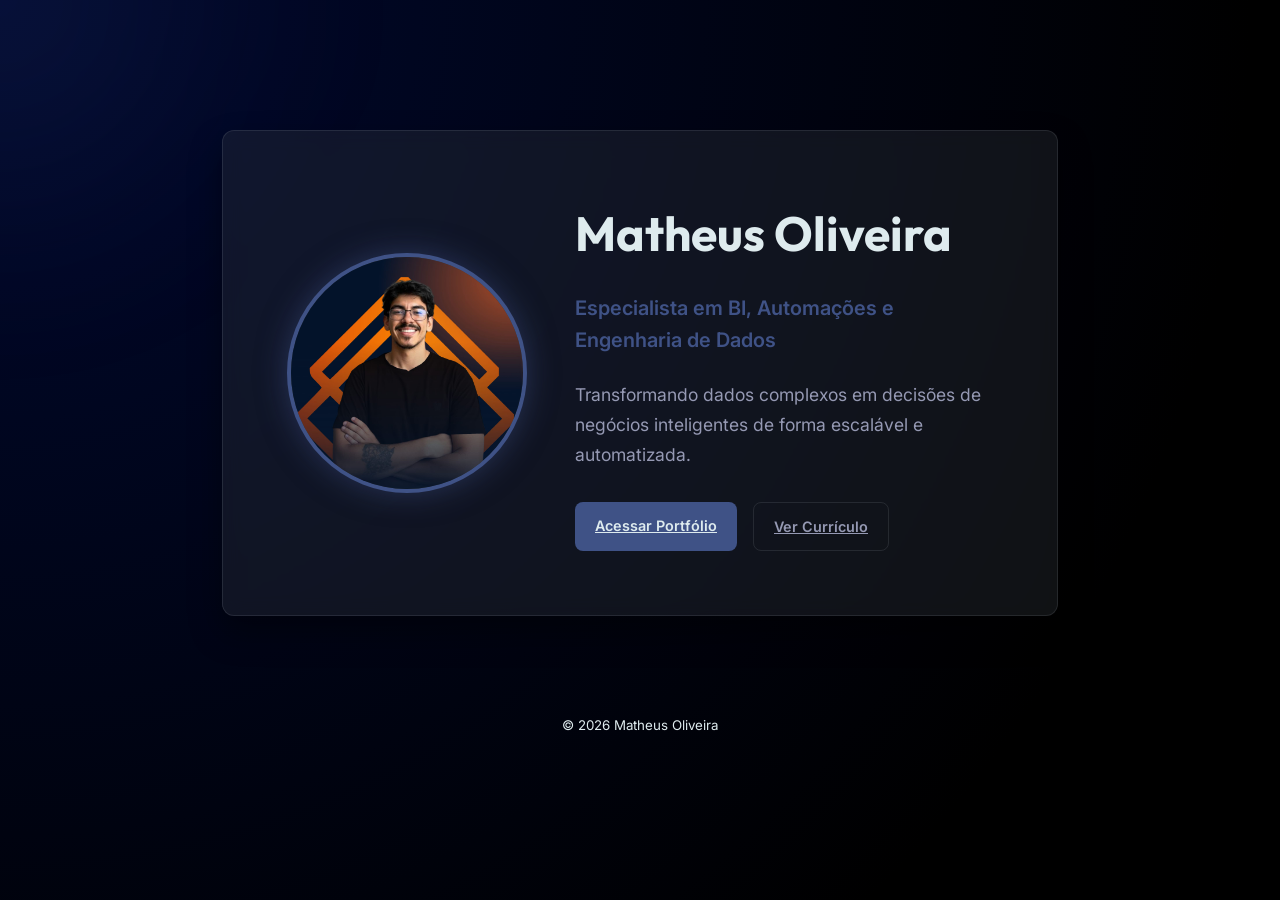
==== commit 7c08e687: "feat: landing page dynamic effects, tilt card and fadeInUp animations" ====
--- a/index.html
+++ b/index.html
@@ -10,16 +10,17 @@
 </head>
 
 <body class="landing-body">
+  <div id="mouse-glow" class="mouse-glow"></div>
   <main class="landing-container">
-    <div class="landing-card animate-in">
+    <div class="landing-card animate-in" id="tilt-card">
       <div class="profile-photo-wrapper">
         <img src="assets/perfil_matheus.jpeg" alt="Foto de Perfil de Matheus Oliveira" class="profile-photo" onerror="this.src='data:image/svg+xml;charset=UTF-8,%3Csvg xmlns=\'http://www.w3.org/2000/svg\' viewBox=\'0 0 24 24\' fill=\'%23DEEBEE\'%3E%3Cpath d=\'M12 12c2.21 0 4-1.79 4-4s-1.79-4-4-4-4 1.79-4 4 1.79 4 4 4zm0 2c-2.67 0-8 1.34-8 4v2h16v-2c0-2.66-5.33-4-8-4z\'/%3E%3C/svg%3E'; this.classList.add('fallback-icon');" />
       </div>
       
       <div class="profile-content">
-        <h1 class="landing-title">Matheus Oliveira</h1>
-        <p class="landing-subtitle">Especialista em BI, Automações e Engenharia de Dados</p>
-        <p class="landing-description">Transformando dados complexos em decisões de negócios inteligentes de forma escalável e automatizada.</p>
+        <h1 class="landing-title reveal">Matheus Oliveira</h1>
+        <p class="landing-subtitle reveal delay-1">Especialista em BI, Automações e Engenharia de Dados</p>
+        <p class="landing-description reveal delay-2">Transformando dados complexos em decisões de negócios inteligentes de forma escalável e automatizada.</p>
         
         <div class="landing-actions">
           <a href="portfolio.html" class="btn btn-primary">Acessar Portfólio</a>
--- a/styles.css
+++ b/styles.css
@@ -549,6 +549,23 @@
   min-height: 100vh;
   justify-content: center;
   align-items: center;
+  overflow: hidden; /* Prevent scroll for the glow effect */
+  position: relative;
+}
+
+.mouse-glow {
+  position: fixed;
+  top: 0;
+  left: 0;
+  width: 600px;
+  height: 600px;
+  background: radial-gradient(circle, rgba(63, 82, 134, 0.15) 0%, transparent 70%);
+  border-radius: 50%;
+  pointer-events: none;
+  z-index: 0;
+  transform: translate(-50%, -50%);
+  transition: transform 0.1s ease-out;
+  filter: blur(80px);
 }
 
 .landing-container {
@@ -556,6 +573,7 @@
   max-width: 900px;
   padding: 2rem;
   margin: 0 auto;
+  perspective: 1000px; /* Para o efeito 3D Tilt */
 }
 
 .landing-card {
@@ -569,6 +587,12 @@
   padding: 3rem;
   backdrop-filter: blur(10px);
   box-shadow: 0 16px 32px rgba(0, 0, 0, 0.4);
+  transform-style: preserve-3d;
+  transition: transform 0.1s ease-out, box-shadow 0.3s ease;
+}
+
+.landing-card:hover {
+  box-shadow: 0 24px 64px rgba(0, 0, 0, 0.8), 0 0 40px rgba(63, 82, 134, 0.3);
 }
 
 @media (min-width: 768px) {
@@ -610,6 +634,12 @@
   display: block;
 }
 
+@keyframes floating {
+  0% { transform: translateY(0px) rotate(0deg); }
+  50% { transform: translateY(-10px) rotate(2deg); }
+  100% { transform: translateY(0px) rotate(0deg); }
+}
+
 .fallback-icon {
   width: 60%;
   height: 60%;
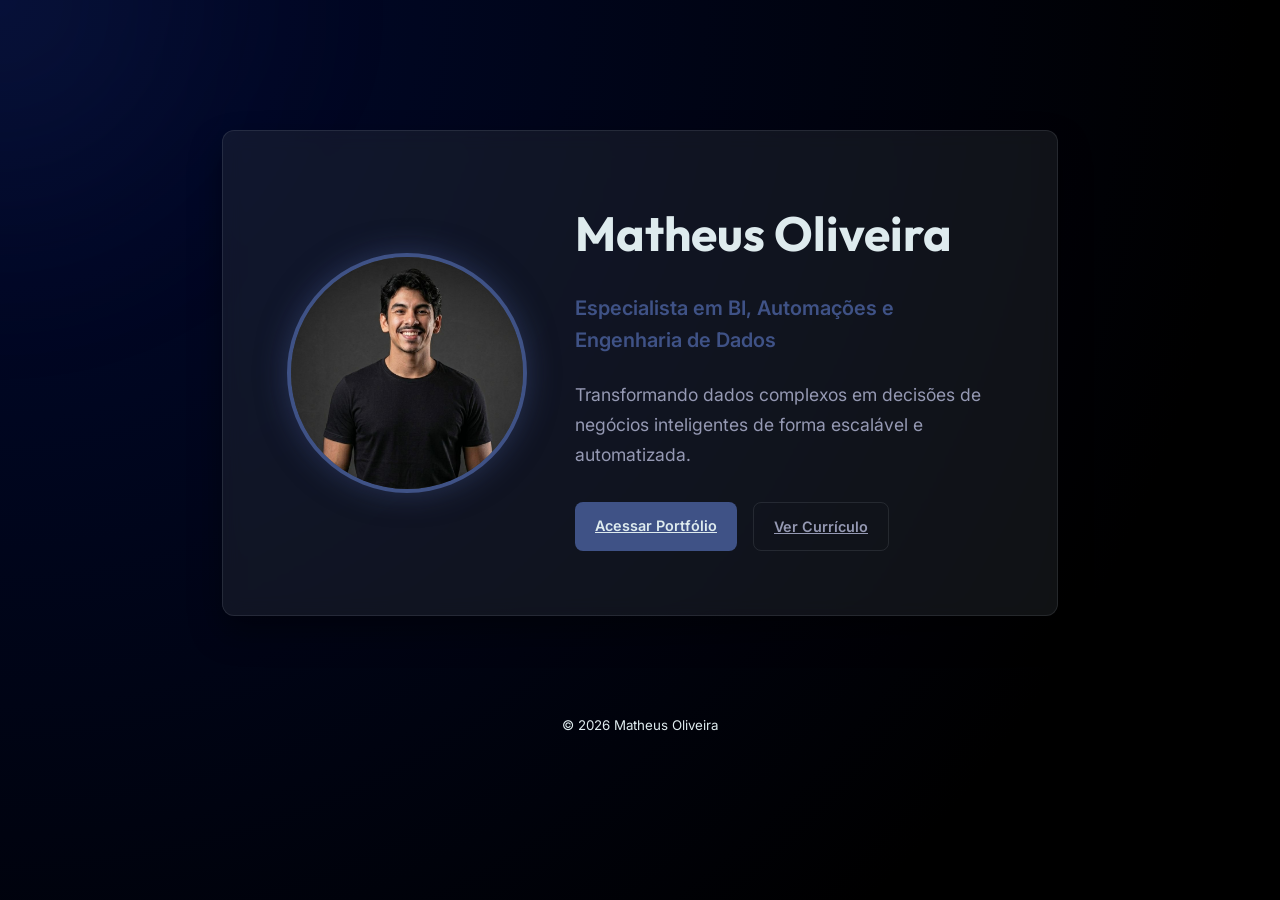
==== commit a9111ce7: "update portfolio assets and BI dashboards" ====
--- a/index.html
+++ b/index.html
@@ -14,7 +14,7 @@
   <main class="landing-container">
     <div class="landing-card animate-in" id="tilt-card">
       <div class="profile-photo-wrapper">
-        <img src="assets/perfil_matheus.jpeg" alt="Foto de Perfil de Matheus Oliveira" class="profile-photo" onerror="this.src='data:image/svg+xml;charset=UTF-8,%3Csvg xmlns=\'http://www.w3.org/2000/svg\' viewBox=\'0 0 24 24\' fill=\'%23DEEBEE\'%3E%3Cpath d=\'M12 12c2.21 0 4-1.79 4-4s-1.79-4-4-4-4 1.79-4 4 1.79 4 4 4zm0 2c-2.67 0-8 1.34-8 4v2h16v-2c0-2.66-5.33-4-8-4z\'/%3E%3C/svg%3E'; this.classList.add('fallback-icon');" />
+        <img src="assets/WhatsApp%20Image%202026-06-13%20at%2011.17.36.jpeg" alt="Foto de Perfil de Matheus Oliveira" class="profile-photo" onerror="this.src='data:image/svg+xml;charset=UTF-8,%3Csvg xmlns=\'http://www.w3.org/2000/svg\' viewBox=\'0 0 24 24\' fill=\'%23DEEBEE\'%3E%3Cpath d=\'M12 12c2.21 0 4-1.79 4-4s-1.79-4-4-4-4 1.79-4 4 1.79 4 4 4zm0 2c-2.67 0-8 1.34-8 4v2h16v-2c0-2.66-5.33-4-8-4z\'/%3E%3C/svg%3E'; this.classList.add('fallback-icon');" />
       </div>
       
       <div class="profile-content">
--- a/styles.css
+++ b/styles.css
@@ -24,6 +24,65 @@
   --glass: rgba(255, 255, 255, 0.03);
   --radius: 12px;
   --transition: all 0.3s cubic-bezier(0.4, 0, 0.2, 1);
+
+  --radius: 12px;
+  --transition: all 0.3s cubic-bezier(0.4, 0, 0.2, 1);
+
+  /* Resume System Tokens */
+  --glass-bg: rgba(13, 14, 18, 0.6);
+  --glass-border: rgba(255, 255, 255, 0.08);
+  --accent-bright: #8ea8ff;
+  --transition-smooth: all 0.5s cubic-bezier(0.23, 1, 0.32, 1);
+  --card-radius-lg: 24px;
+}
+
+/* ── KPI Components ── */
+.kpi-section {
+  display: grid;
+  grid-template-columns: repeat(2, 1fr);
+  gap: 1.5rem;
+  margin-bottom: 4rem;
+}
+
+@media (min-width: 768px) {
+  .kpi-section {
+    grid-template-columns: repeat(4, 1fr);
+  }
+}
+
+.kpi-card {
+  background: var(--glass-bg);
+  border: 1px solid var(--glass-border);
+  border-radius: var(--card-radius-lg);
+  padding: 2.5rem 1.5rem;
+  text-align: center;
+  transition: var(--transition-smooth);
+  backdrop-filter: blur(10px);
+  position: relative;
+  overflow: hidden;
+}
+
+.kpi-card:hover {
+  transform: translateY(-10px);
+  border-color: var(--accent-bright);
+  box-shadow: 0 20px 40px rgba(0, 0, 0, 0.4);
+}
+
+.kpi-num {
+  font-size: 3rem;
+  font-weight: 800;
+  font-family: 'Outfit', sans-serif;
+  display: block;
+  margin-bottom: 0.3rem;
+  color: #fff;
+}
+
+.kpi-txt {
+  font-size: 0.75rem;
+  font-weight: 700;
+  color: var(--slate-light);
+  text-transform: uppercase;
+  letter-spacing: 0.1em;
 }
 
 * {
@@ -198,36 +257,216 @@
   margin-top: 0.5rem;
 }
 
+/* Carousel container Wrapper */
+.carousel-container {
+  position: relative;
+  width: 100%;
+  margin: 0 auto;
+}
+
+/* Horizontal Carousel Grid (Scoped) */
+.carousel-container .projects-grid {
+  display: flex;
+  flex-direction: row;
+  overflow-x: auto;
+  overflow-y: hidden;
+  scroll-behavior: smooth;
+  scroll-snap-type: x mandatory;
+  gap: 2.5rem;
+  padding: 1.5rem 0 3.5rem;
+  width: 100%;
+  scrollbar-width: none;
+  -ms-overflow-style: none;
+}
+
+.carousel-container .projects-grid::-webkit-scrollbar {
+  display: none;
+}
+
+/* Vertical Stack Grid (Standard) */
 .projects-grid {
-  display: grid;
-  grid-template-columns: repeat(auto-fill, minmax(320px, 1fr));
-  gap: 2rem;
-}
+  display: flex;
+  flex-direction: column;
+  gap: 2.5rem;
+  padding: 1.5rem 0;
+  width: 100%;
+}
+
+
+.carousel-btn {
+  position: absolute;
+  top: 45%;
+  transform: translateY(-50%);
+  z-index: 100;
+  width: 56px;
+  height: 56px;
+  background: rgba(13, 14, 18, 0.6);
+  backdrop-filter: blur(12px);
+  border: 1px solid rgba(255, 255, 255, 0.1);
+  border-radius: 50%;
+  color: var(--mist);
+  display: flex;
+  align-items: center;
+  justify-content: center;
+  cursor: pointer;
+  transition: all 0.4s cubic-bezier(0.23, 1, 0.32, 1);
+  opacity: 0;
+  box-shadow: 0 8px 32px rgba(0, 0, 0, 0.3);
+}
+
+.carousel-container:hover .carousel-btn {
+  opacity: 1;
+}
+
+.carousel-btn:hover {
+  background: var(--abyss);
+  border-color: var(--mist);
+  box-shadow: 0 0 20px rgba(63, 82, 134, 0.4);
+  transform: translateY(-50%) scale(1.1);
+}
+
+.carousel-btn.prev { left: -28px; }
+.carousel-btn.next { right: -28px; }
+
+/* Fade effect for indication */
+.carousel-container::before,
+.carousel-container::after {
+  content: "";
+  position: absolute;
+  top: 0;
+  bottom: 0;
+  width: 100px;
+  pointer-events: none;
+  z-index: 5;
+  transition: opacity 0.3s ease;
+}
+
+.carousel-container::before {
+  left: 0;
+  background: linear-gradient(to right, var(--bg), transparent);
+}
+
+.carousel-container::after {
+  right: 0;
+  background: linear-gradient(to left, var(--bg), transparent);
+}
+
+@media (max-width: 768px) {
+  .carousel-btn {
+    display: none;
+  }
+  .carousel-container::before,
+  .carousel-container::after {
+    width: 50px;
+  }
+  .carousel-btn.prev { left: 10px; }
+  .carousel-btn.next { right: 10px; }
+}
+
 
 /* Cards */
 .card {
-  background: var(--card-bg);
-  border: 1px solid var(--card-border);
+  background: rgba(255, 255, 255, 0.03);
+  border: 1px solid rgba(255, 255, 255, 0.08);
   border-radius: var(--radius);
+  transition: var(--transition);
+  display: flex;
+  flex-direction: column;
+  backdrop-filter: blur(16px);
+  overflow: hidden;
+  position: relative;
+  width: 100%;
+}
+
+.carousel-container .card {
+  flex: 0 0 88%; /* Mobile carrossel */
+  width: auto;
+}
+
+.card::before {
+  content: "";
+  position: absolute;
+  inset: 0;
+  background: linear-gradient(135deg, rgba(255, 255, 255, 0.05) 0%, transparent 100%);
+  pointer-events: none;
+}
+
+.card:hover {
+  transform: translateY(-8px);
+  border-color: rgba(255, 255, 255, 0.3);
+  box-shadow: 
+    0 20px 40px rgba(0, 0, 0, 0.4),
+    0 0 20px rgba(63, 82, 134, 0.2);
+}
+
+.card-preview {
+  width: 100%;
+  aspect-ratio: 16 / 9;
+  overflow: hidden;
+  border-bottom: 1px solid rgba(255, 255, 255, 0.08);
+  position: relative;
+  background: #000;
+}
+
+.card-preview img {
+  width: 100%;
+  height: 100%;
+  object-fit: contain; /* Garante que a imagem apareça inteira */
+  transition: transform 0.6s cubic-bezier(0.33, 1, 0.68, 1);
+}
+
+@media (min-width: 768px) {
+  .card {
+    flex-direction: row;
+    align-items: stretch;
+  }
+
+  .carousel-container .card {
+    flex: 0 0 900px; /* Largura otimizada para legibilidade e visual */
+  }
+
+
+  .card-preview {
+    width: 40%;
+    aspect-ratio: 16 / 9;
+    height: auto;
+    border-bottom: none;
+    border-right: 1px solid rgba(255, 255, 255, 0.08);
+  }
+
+
+  .card-content {
+    flex: 1;
+    padding: 2rem;
+  }
+
+
+  /* Ajuste do ícone no modo horizontal */
+  .card-icon {
+    margin-bottom: 1rem;
+    width: 40px;
+    height: 40px;
+  }
+}
+
+.card:hover .card-preview img {
+  transform: scale(1.1);
+}
+
+.card-content {
   padding: 1.5rem;
-  transition: var(--transition);
-  height: 100%;
   display: flex;
   flex-direction: column;
-  backdrop-filter: blur(5px);
+  flex-grow: 1;
 }
 
 .card.placeholder-card {
   opacity: 0.6;
   border: 1px dashed var(--slate);
   background: transparent;
-}
-
-.card:hover {
-  transform: translateY(-8px) scale(1.02);
-  border-color: var(--mist);
-  box-shadow: 0 16px 32px rgba(0, 0, 0, 0.6), 0 0 24px rgba(63, 82, 134, 0.4);
-}
+  padding: 1.5rem;
+}
+
 
 .card-icon {
   width: 48px;
@@ -344,6 +583,61 @@
   z-index: 1001;
 }
 
+.modal-content.bi-embed {
+  width: min(1400px, 95vw);
+  max-height: 95vh;
+  padding: 1.5rem 2rem;
+}
+
+.modal-content.bi-embed .modal-body {
+  margin-top: 1rem;
+}
+
+.modal-content.bi-embed .modal-body iframe {
+  width: 100%;
+  aspect-ratio: 16 / 9;
+  height: auto;
+  max-height: 78vh;
+  display: block;
+}
+
+.bi-loader {
+  position: absolute;
+  inset: 0;
+  display: flex;
+  flex-direction: column;
+  align-items: center;
+  justify-content: center;
+  gap: 1rem;
+  background: var(--carbon, #0d0d0d);
+  border-radius: 8px;
+  pointer-events: none;
+  transition: opacity 0.3s ease;
+}
+
+.bi-loader.hidden {
+  opacity: 0;
+}
+
+.bi-loader-spinner {
+  width: 40px;
+  height: 40px;
+  border: 3px solid rgba(255,255,255,0.1);
+  border-top-color: var(--accent, #4f8ef7);
+  border-radius: 50%;
+  animation: spin 0.8s linear infinite;
+}
+
+.bi-loader p {
+  font-size: 0.85rem;
+  color: var(--text-muted, #8899aa);
+  margin: 0;
+}
+
+@keyframes spin {
+  to { transform: rotate(360deg); }
+}
+
 .modal-close {
   position: absolute;
   top: 1rem;
@@ -358,14 +652,42 @@
 
 .modal-body {
   margin-top: 1.5rem;
-}
-
-.modal-body iframe {
+  flex-grow: 1;
+}
+
+.modal-actions {
+  display: flex;
+  justify-content: flex-end;
+  align-items: center;
+  gap: 1rem;
+  margin-top: 2rem;
+  padding-top: 1.5rem;
+  border-top: 1px solid var(--card-border);
+}
+
+@media (max-width: 480px) {
+  .modal-actions {
+    flex-direction: column-reverse;
+    align-items: stretch;
+  }
+  
+  .modal-actions .btn {
+    width: 100%;
+    text-align: center;
+  }
+}
+
+
+/* Estilo base para iframes em outros modais (não BI) */
+.modal-body:not(.bi-embed) iframe {
   width: 100%;
   height: 65vh;
   border-radius: 8px;
   border: 1px solid var(--card-border);
-}
+  display: block;
+}
+
+
 
 .modal-image {
   width: 100%;
@@ -483,21 +805,96 @@
 .contact-button {
   display: flex;
   align-items: center;
-  gap: 0.5rem;
-  padding: 1rem 2rem;
-  border-radius: 50px;
+  justify-content: center;
+  gap: 0.8rem;
+  padding: 1.2rem 2.5rem;
+  border-radius: 100px;
   text-decoration: none;
-  color: var(--mist);
+  color: #fff;
+  font-weight: 700;
+  font-size: 0.95rem;
+  transition: var(--transition-smooth);
+  backdrop-filter: blur(10px);
+  border: 1px solid rgba(255, 255, 255, 0.1);
+  position: relative;
+  overflow: hidden;
+  box-shadow: 0 10px 25px rgba(0, 0, 0, 0.3);
+}
+
+.contact-button::before {
+  content: "";
+  position: absolute;
+  inset: 0;
+  background: linear-gradient(120deg, rgba(255,255,255,0.1), transparent);
+  opacity: 0;
+  transition: var(--transition-smooth);
+}
+
+.contact-button:hover::before {
+  opacity: 1;
+}
+
+.contact-button:hover {
+  transform: translateY(-5px) scale(1.05);
+  box-shadow: 0 15px 35px rgba(0, 0, 0, 0.5);
+}
+
+.contact-button.whatsapp {
+  background: linear-gradient(135deg, #25D366, #128C7E);
+  box-shadow: 0 10px 20px rgba(37, 211, 102, 0.2);
+}
+
+.contact-button.whatsapp:hover {
+  box-shadow: 0 15px 35px rgba(37, 211, 102, 0.4);
+}
+
+.contact-button.email {
+  background: linear-gradient(135deg, #0077FF, #0044BB);
+  box-shadow: 0 10px 20px rgba(0, 119, 255, 0.2);
+}
+
+.contact-button.email:hover {
+  box-shadow: 0 15px 35px rgba(0, 119, 255, 0.4);
+}
+
+/* ── Skill Bars ── */
+.skill-bars {
+  margin-top: 1.5rem;
+}
+
+.skill-bar-item {
+  margin-bottom: 1.2rem;
+}
+
+.skill-info {
+  display: flex;
+  justify-content: space-between;
+  margin-bottom: 0.5rem;
+  font-size: 0.85rem;
   font-weight: 600;
-  transition: var(--transition);
-}
-
-.contact-button.whatsapp {
-  background: #25D366;
-}
-
-.contact-button.email {
-  background: #EA4335;
+  color: var(--text-dim);
+}
+
+.skill-name-label {
+  color: #fff;
+}
+
+.skill-progress-bg {
+  width: 100%;
+  height: 6px;
+  background: rgba(255,255,255,0.05);
+  border-radius: 10px;
+  overflow: hidden;
+  position: relative;
+}
+
+.skill-progress-fill {
+  height: 100%;
+  background: linear-gradient(90deg, var(--mist), var(--abyss));
+  border-radius: 10px;
+  width: 0;
+  transition: width 1.5s cubic-bezier(0.19, 1, 0.22, 1);
+  box-shadow: 0 0 15px rgba(222, 235, 238, 0.1);
 }
 
 @media (max-width: 768px) {
